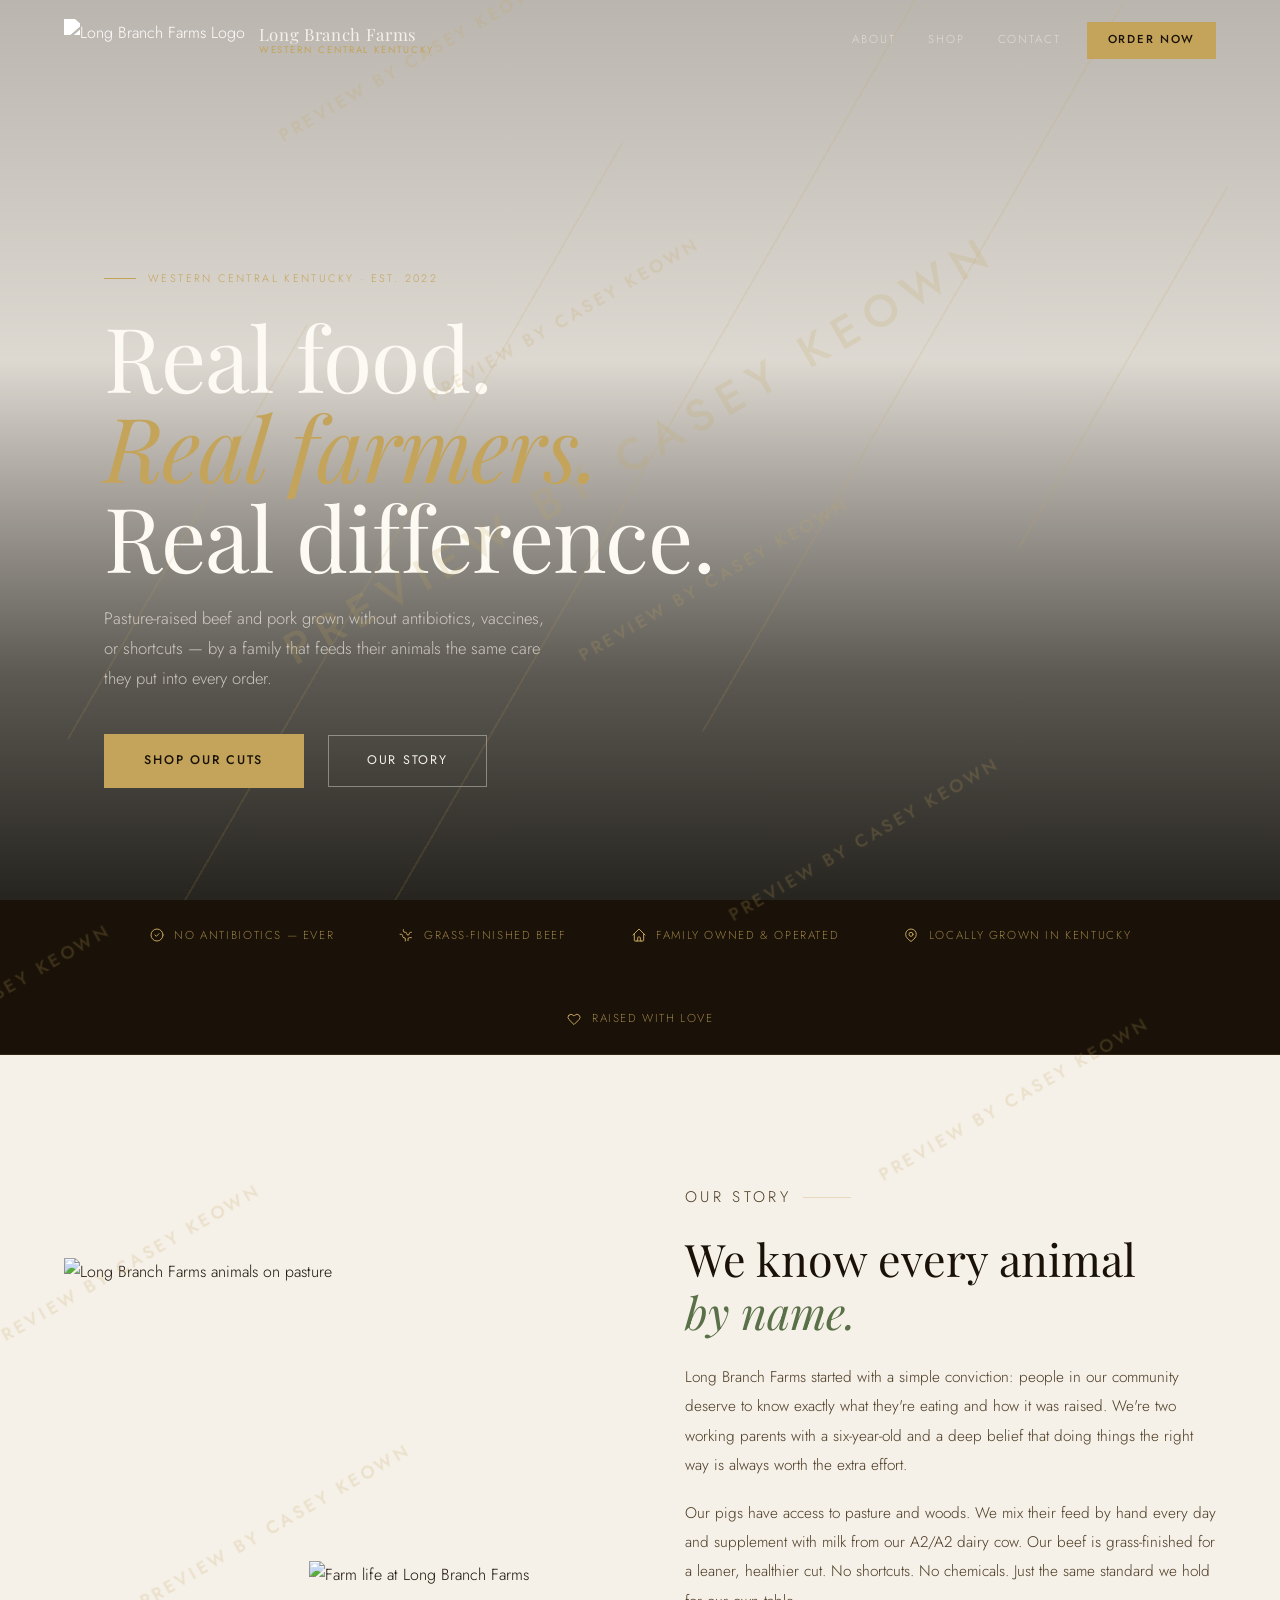
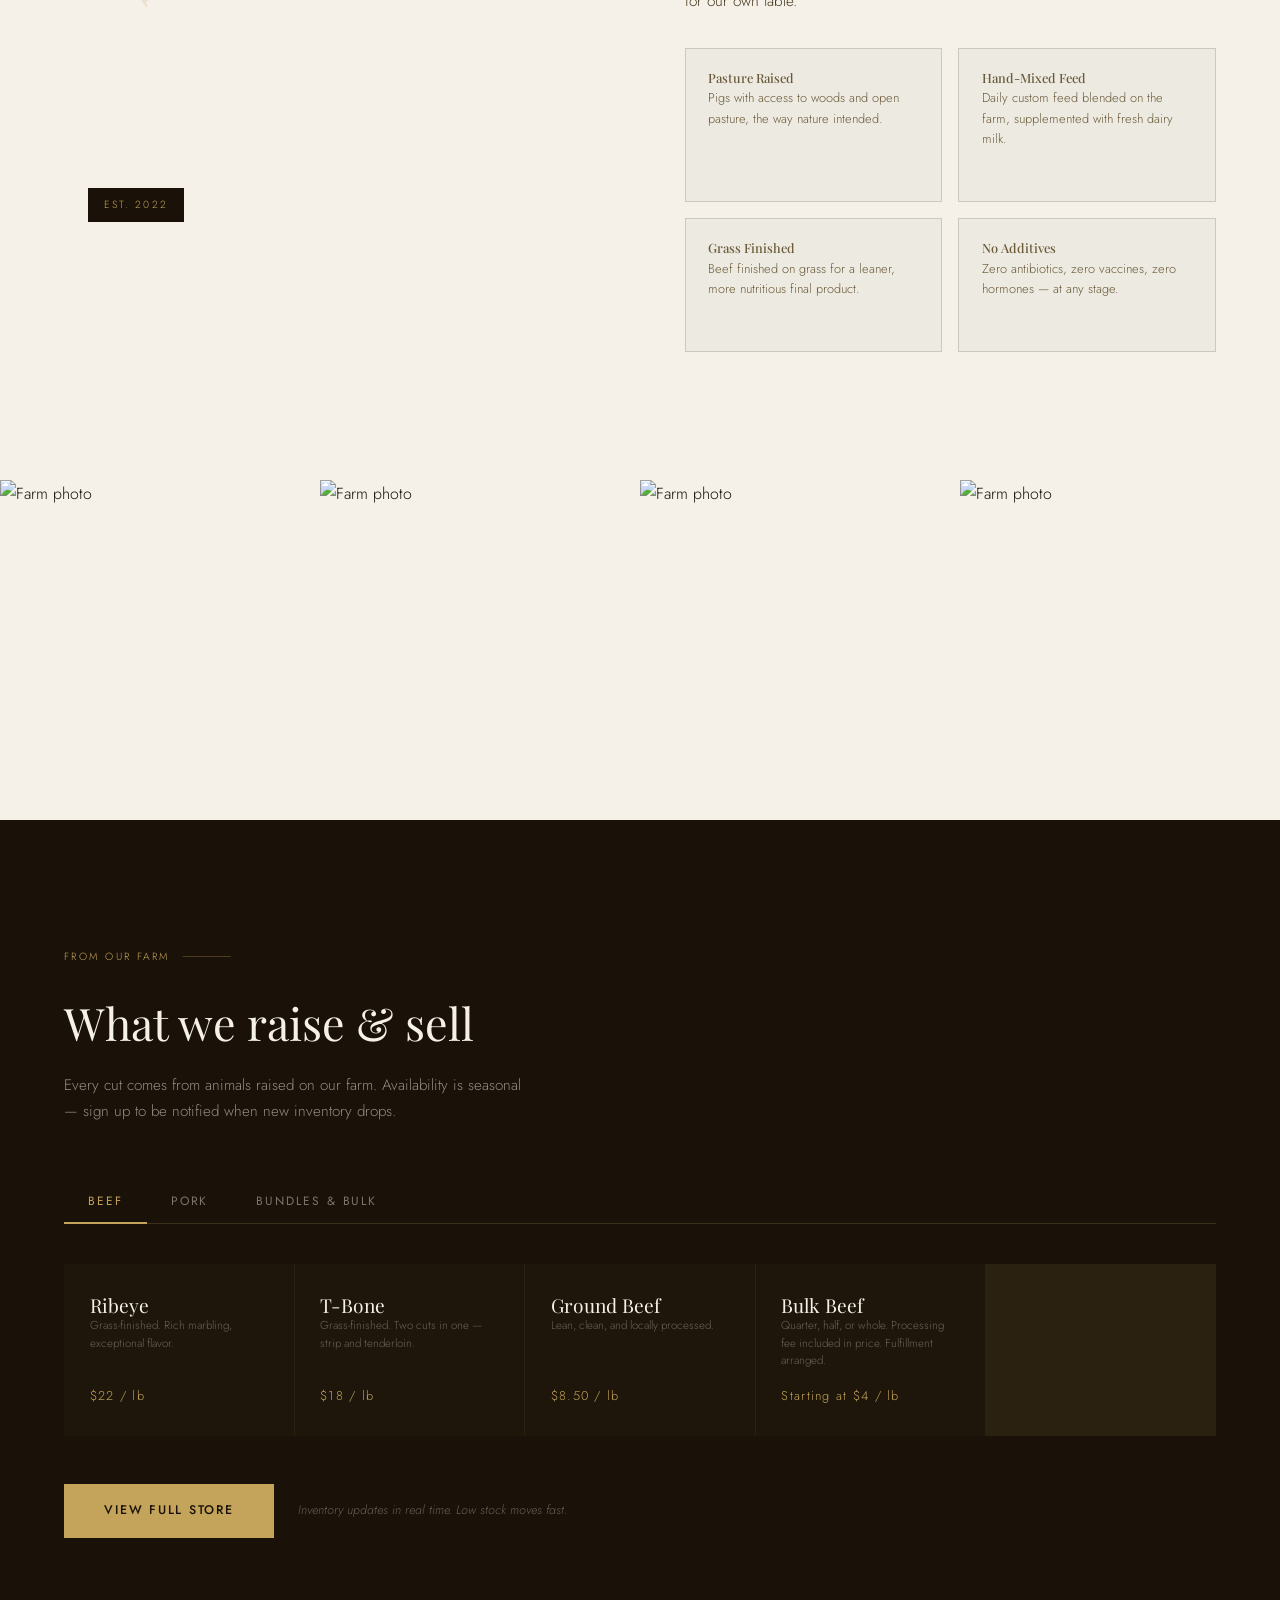
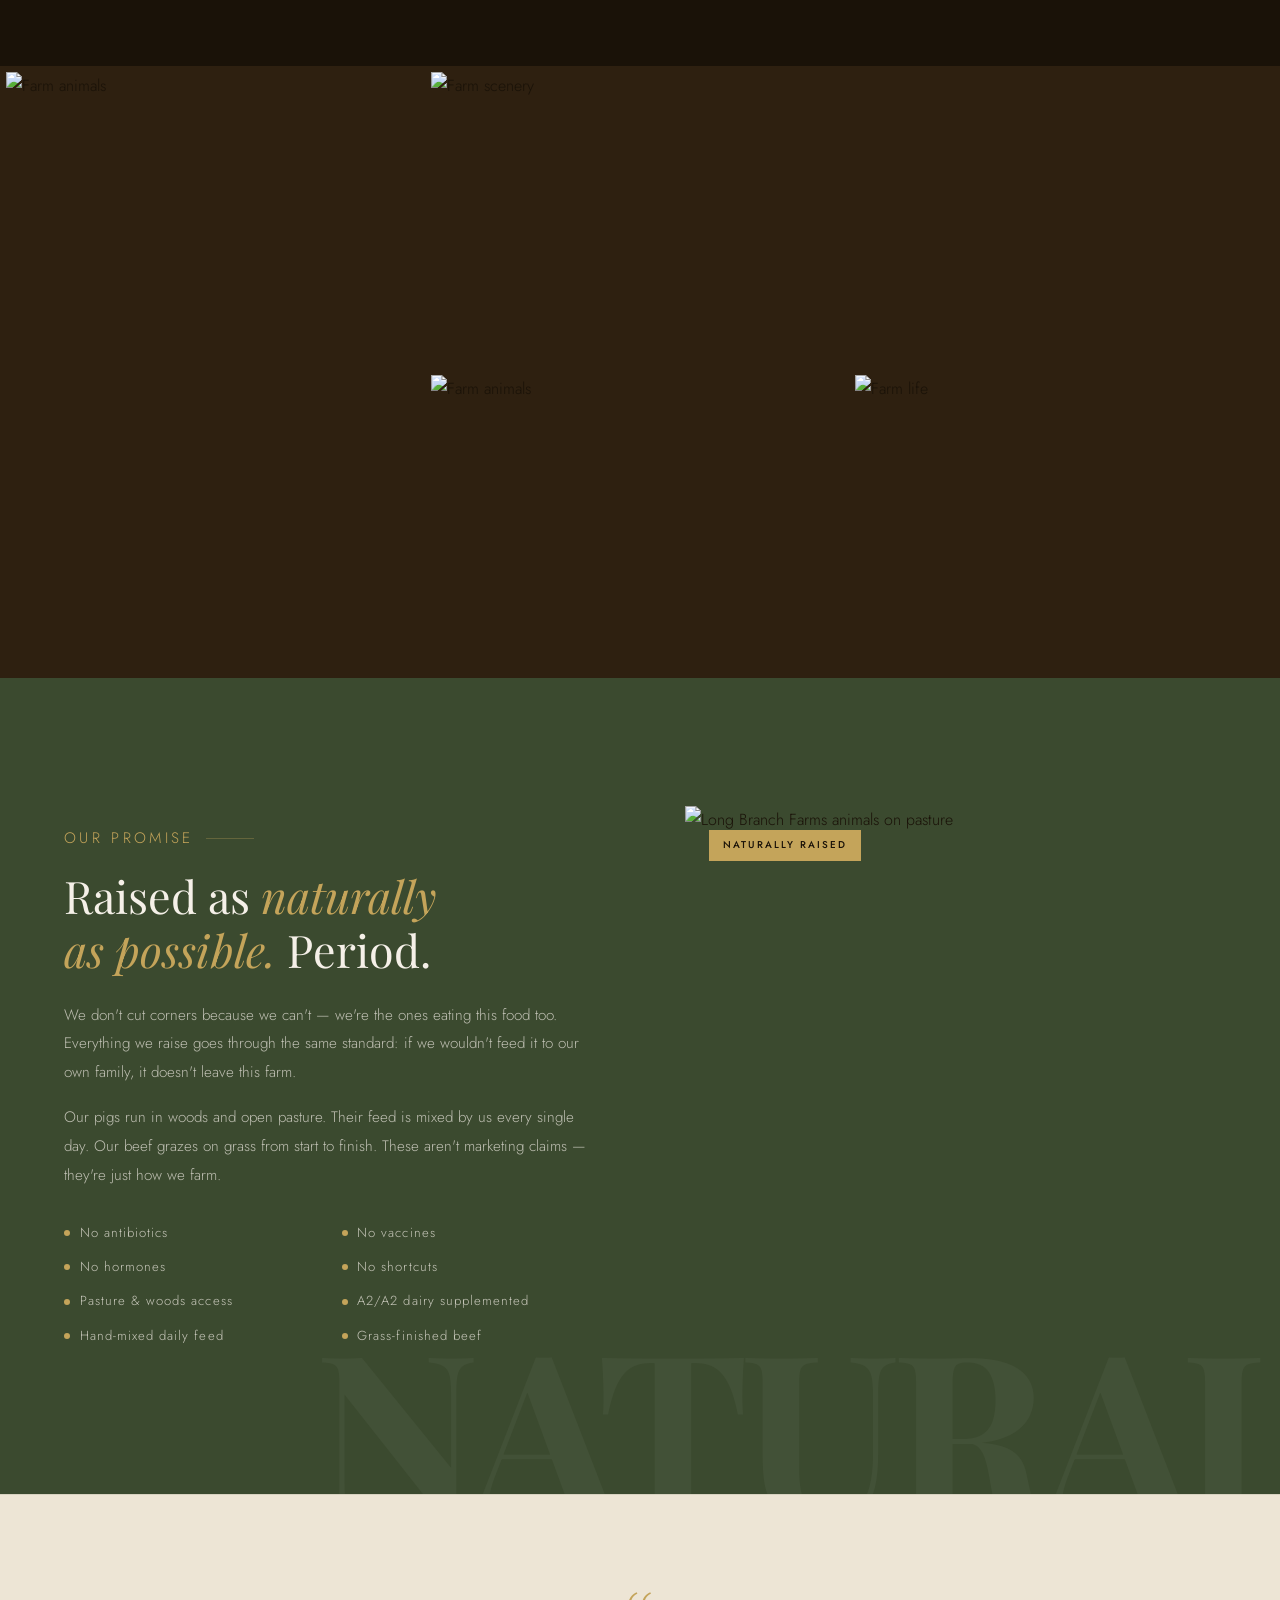
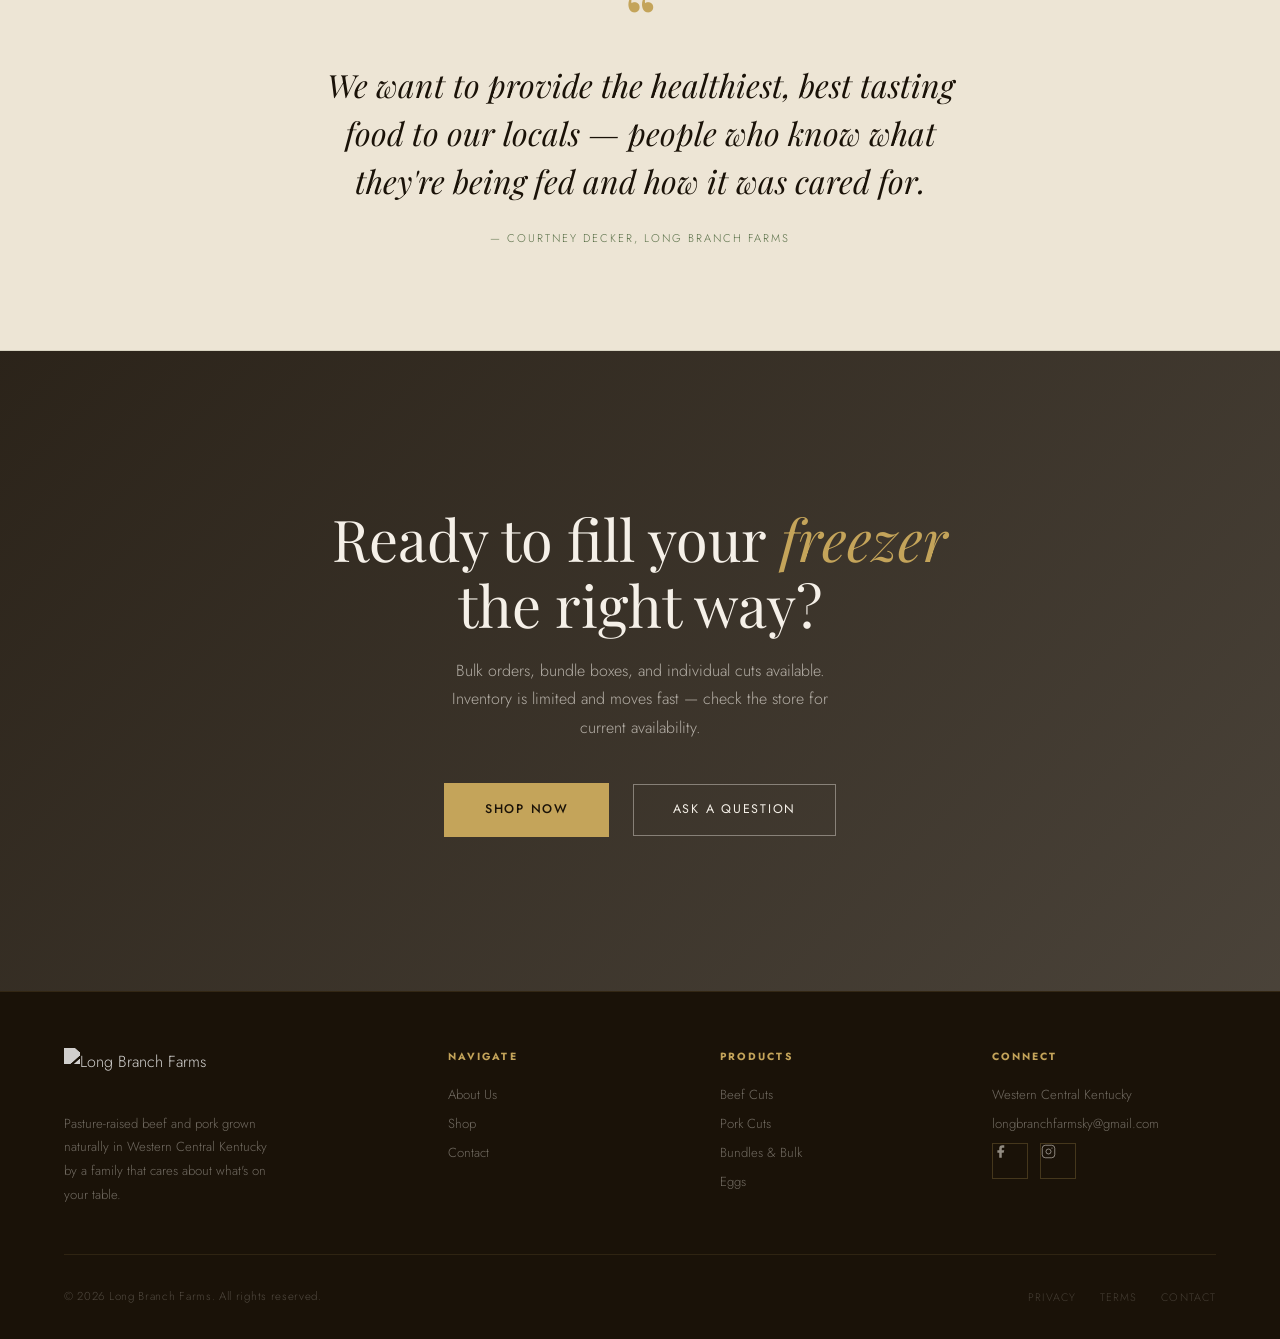
==== index.html @ b2804108 "Add files via upload" ====
<!DOCTYPE html>
<html lang="en">
<head>
  <meta charset="UTF-8" />
  <meta name="viewport" content="width=device-width, initial-scale=1.0" />
  <meta name="description" content="Long Branch Farms — Pasture-raised beef and pork grown naturally in Western Central Kentucky. No antibiotics. No vaccines. Just real food from people who care." />
  <title>Long Branch Farms | Western Central Kentucky</title>

  <link rel="preconnect" href="https://fonts.googleapis.com" />
  <link rel="preconnect" href="https://fonts.gstatic.com" crossorigin />
  <link href="https://fonts.googleapis.com/css2?family=Playfair+Display:ital,wght@0,400;0,500;0,700;1,400;1,500&family=Jost:wght@300;400;500&display=swap" rel="stylesheet" />

  <style>
    *, *::before, *::after { box-sizing: border-box; margin: 0; padding: 0; }

    :root {
      --soil:       #1a1208;
      --bark:       #2e2010;
      --moss:       #3b4a2f;
      --moss-lt:    #5a7048;
      --hay:        #c4a45a;
      --hay-lt:     #dfc07a;
      --cream:      #f5f0e8;
      --cream-dk:   #ede5d5;
      --white:      #fdfaf4;
      --ink-fade:   rgba(26,18,8,0.55);

      --serif:  'Playfair Display', Georgia, serif;
      --sans:   'Jost', system-ui, sans-serif;

      --ease:   cubic-bezier(0.4, 0, 0.2, 1);
      --dur:    0.4s;

      --max-w:  1200px;
      --side:   clamp(1.25rem, 5vw, 4rem);
    }

    html { scroll-behavior: smooth; font-size: 16px; -webkit-font-smoothing: antialiased; }

    body {
      background: var(--cream);
      color: var(--soil);
      font-family: var(--sans);
      font-weight: 300;
      line-height: 1.7;
      overflow-x: hidden;
    }

    ::selection { background: var(--hay); color: var(--soil); }

    /* ── WATERMARK ─────────────────────────────────────────────── */
    .watermark {
      position: fixed;
      top: 0; left: 0; right: 0; bottom: 0;
      z-index: 9999;
      pointer-events: none;
      user-select: none;
      display: flex;
      align-items: center;
      justify-content: center;
      overflow: hidden;
    }
    .watermark::before {
      content: 'PREVIEW BY CASEY KEOWN';
      font-family: var(--sans);
      font-weight: 500;
      font-size: clamp(1.4rem, 4vw, 2.8rem);
      letter-spacing: 0.22em;
      text-transform: uppercase;
      color: rgba(196, 164, 90, 0.18);
      white-space: nowrap;
      transform: rotate(-30deg);
      display: block;
      width: 200%;
      text-align: center;
      text-shadow: 0 0 0 transparent;
      /* repeat diagonally */
      background: repeating-linear-gradient(
        -30deg,
        transparent 0px,
        transparent 180px,
        rgba(196,164,90,0.13) 180px,
        rgba(196,164,90,0.13) 182px
      );
      padding: 6rem 0;
      line-height: 8;
    }
    /* second pass for denser coverage */
    .watermark-text {
      position: fixed;
      top: 0; left: -50%; right: 0; bottom: 0;
      z-index: 9999;
      pointer-events: none;
      user-select: none;
      display: grid;
      grid-template-columns: repeat(3, 1fr);
      grid-template-rows: repeat(6, 1fr);
      gap: 0;
      transform: rotate(-30deg);
      transform-origin: center;
      width: 200%;
      height: 200%;
      top: -50%;
    }
    .watermark-text span {
      font-family: var(--sans);
      font-weight: 500;
      font-size: clamp(0.7rem, 1.6vw, 1.1rem);
      letter-spacing: 0.2em;
      text-transform: uppercase;
      color: rgba(196, 164, 90, 0.22);
      display: flex;
      align-items: center;
      justify-content: center;
      white-space: nowrap;
    }

    /* ── REVEAL ────────────────────────────────────────────────── */
    .reveal {
      opacity: 0;
      transform: translateY(28px);
      transition: opacity 0.75s var(--ease), transform 0.75s var(--ease);
    }
    .reveal.in { opacity: 1; transform: none; }

    /* ── HEADER ────────────────────────────────────────────────── */
    header {
      position: fixed;
      top: 0; left: 0; right: 0;
      z-index: 500;
      padding: 1.2rem var(--side);
      display: flex;
      align-items: center;
      justify-content: space-between;
      transition: background var(--dur) var(--ease), border-color var(--dur) var(--ease);
      border-bottom: 1px solid transparent;
    }
    header.scrolled {
      background: rgba(26, 18, 8, 0.94);
      backdrop-filter: blur(14px);
      -webkit-backdrop-filter: blur(14px);
      border-bottom-color: rgba(196,164,90,0.2);
    }

    .logo-wrap {
      display: flex;
      align-items: center;
      gap: 0.85rem;
      text-decoration: none;
    }
    .logo-wrap img {
      height: 42px;
      width: auto;
      filter: brightness(0) invert(1);
    }
    .logo-name {
      font-family: var(--serif);
      font-weight: 400;
      font-size: 1.05rem;
      color: var(--cream);
      letter-spacing: 0.04em;
      line-height: 1.2;
    }
    .logo-name small {
      display: block;
      font-family: var(--sans);
      font-size: 0.6rem;
      letter-spacing: 0.2em;
      text-transform: uppercase;
      color: var(--hay);
      font-weight: 400;
    }

    nav { display: flex; align-items: center; gap: 0.25rem; }
    nav a {
      font-size: 0.72rem;
      letter-spacing: 0.16em;
      text-transform: uppercase;
      text-decoration: none;
      color: rgba(245,240,232,0.65);
      padding: 0.4rem 0.9rem;
      transition: color var(--dur) var(--ease);
    }
    nav a:hover { color: var(--hay); }
    nav .nav-cta {
      background: var(--hay);
      color: var(--soil);
      font-weight: 500;
      padding: 0.55rem 1.3rem;
      margin-left: 0.5rem;
      transition: background var(--dur) var(--ease), color var(--dur) var(--ease);
    }
    nav .nav-cta:hover { background: var(--hay-lt); color: var(--soil); }

    /* ── HERO ──────────────────────────────────────────────────── */
    #hero {
      position: relative;
      min-height: 100svh;
      display: grid;
      place-items: end;
      overflow: hidden;
    }
    .hero-bg {
      position: absolute;
      inset: 0;
      background-image: url('https://raw.githubusercontent.com/caseykeown/longbranch-farms/main/images/photo-24-background.jpeg');
      background-size: cover;
      background-position: center 30%;
      transform: scale(1.04);
      transition: transform 8s ease-out;
    }
    .hero-bg.loaded { transform: scale(1); }
    .hero-overlay {
      position: absolute;
      inset: 0;
      background: linear-gradient(
        to bottom,
        rgba(10,8,3,0.25) 0%,
        rgba(10,8,3,0.1) 40%,
        rgba(10,8,3,0.65) 75%,
        rgba(10,8,3,0.88) 100%
      );
    }

    .hero-content {
      position: relative;
      z-index: 2;
      width: 100%;
      max-width: var(--max-w);
      margin: 0 auto;
      padding: 0 var(--side) 7rem;
    }

    .hero-eyebrow {
      display: inline-flex;
      align-items: center;
      gap: 0.75rem;
      font-size: 0.68rem;
      letter-spacing: 0.22em;
      text-transform: uppercase;
      color: var(--hay);
      margin-bottom: 1.5rem;
    }
    .hero-eyebrow::before {
      content: '';
      display: block;
      width: 2rem;
      height: 1px;
      background: var(--hay);
    }

    .hero-headline {
      font-family: var(--serif);
      font-weight: 400;
      font-size: clamp(3rem, 7vw, 6.5rem);
      line-height: 1.0;
      color: var(--white);
      letter-spacing: -0.01em;
      margin-bottom: 1.5rem;
      max-width: 14ch;
    }
    .hero-headline em {
      font-style: italic;
      color: var(--hay);
    }

    .hero-sub {
      font-size: clamp(0.9rem, 1.3vw, 1.05rem);
      color: rgba(245,240,232,0.72);
      max-width: 44ch;
      line-height: 1.8;
      margin-bottom: 2.5rem;
    }

    .hero-ctas {
      display: flex;
      align-items: center;
      gap: 1.5rem;
      flex-wrap: wrap;
    }

    .btn-primary {
      display: inline-block;
      padding: 0.9rem 2.4rem;
      background: var(--hay);
      color: var(--soil);
      font-family: var(--sans);
      font-weight: 500;
      font-size: 0.78rem;
      letter-spacing: 0.14em;
      text-transform: uppercase;
      text-decoration: none;
      border: 2px solid var(--hay);
      transition: background var(--dur) var(--ease), color var(--dur) var(--ease);
    }
    .btn-primary:hover { background: transparent; color: var(--hay); }

    .btn-ghost {
      display: inline-block;
      padding: 0.9rem 2.4rem;
      background: transparent;
      color: var(--cream);
      font-family: var(--sans);
      font-weight: 400;
      font-size: 0.78rem;
      letter-spacing: 0.14em;
      text-transform: uppercase;
      text-decoration: none;
      border: 1px solid rgba(245,240,232,0.4);
      transition: border-color var(--dur) var(--ease), color var(--dur) var(--ease);
    }
    .btn-ghost:hover { border-color: var(--hay); color: var(--hay); }

    /* ── BADGE ROW ─────────────────────────────────────────────── */
    .badges {
      background: var(--soil);
      padding: 1.6rem var(--side);
      border-bottom: 1px solid rgba(196,164,90,0.15);
    }
    .badges-inner {
      max-width: var(--max-w);
      margin: 0 auto;
      display: flex;
      align-items: center;
      justify-content: center;
      gap: clamp(2rem, 5vw, 5rem);
      flex-wrap: wrap;
    }
    .badge-item {
      display: flex;
      align-items: center;
      gap: 0.6rem;
      font-size: 0.72rem;
      letter-spacing: 0.14em;
      text-transform: uppercase;
      color: rgba(196,164,90,0.75);
      white-space: nowrap;
    }
    .badge-item svg {
      width: 16px; height: 16px;
      stroke: var(--hay);
      fill: none;
      stroke-width: 1.5;
      flex-shrink: 0;
    }

    /* ── SECTION COMMON ────────────────────────────────────────── */
    .section-label {
      font-size: 0.65rem;
      letter-spacing: 0.22em;
      text-transform: uppercase;
      color: var(--hay);
      display: flex;
      align-items: center;
      gap: 0.75rem;
      margin-bottom: 1.2rem;
    }
    .section-label::after {
      content: '';
      flex: 1;
      height: 1px;
      background: var(--hay);
      opacity: 0.3;
      max-width: 3rem;
    }

    /* ── STORY ─────────────────────────────────────────────────── */
    #story {
      padding: clamp(5rem, 10vw, 9rem) var(--side);
      background: var(--cream);
    }
    .story-inner {
      max-width: var(--max-w);
      margin: 0 auto;
      display: grid;
      grid-template-columns: 1fr 1fr;
      gap: clamp(3rem, 7vw, 7rem);
      align-items: center;
    }
    .story-images {
      position: relative;
      height: clamp(420px, 55vw, 620px);
    }
    .story-img-main {
      position: absolute;
      top: 0; left: 0;
      width: 75%;
      height: 82%;
      object-fit: cover;
      object-position: center;
    }
    .story-img-accent {
      position: absolute;
      bottom: 0; right: 0;
      width: 55%;
      height: 52%;
      object-fit: cover;
      object-position: center;
      border: 6px solid var(--cream);
    }
    .story-img-tag {
      position: absolute;
      bottom: 3.5rem;
      left: 1.5rem;
      background: var(--soil);
      color: var(--hay);
      font-size: 0.65rem;
      letter-spacing: 0.2em;
      text-transform: uppercase;
      padding: 0.5rem 1rem;
    }

    .story-text h2 {
      font-family: var(--serif);
      font-weight: 400;
      font-size: clamp(2rem, 3.5vw, 3rem);
      line-height: 1.2;
      color: var(--soil);
      margin-bottom: 1.5rem;
    }
    .story-text h2 em { font-style: italic; color: var(--moss-lt); }
    .story-text p {
      font-size: clamp(0.9rem, 1.2vw, 1rem);
      color: #4a3a22;
      line-height: 1.9;
      margin-bottom: 1.2rem;
    }
    .story-text p:last-of-type { margin-bottom: 2rem; }

    .pillars {
      display: grid;
      grid-template-columns: 1fr 1fr;
      gap: 1rem;
      margin-top: 2rem;
    }
    .pillar {
      padding: 1.2rem 1.4rem;
      border: 1px solid rgba(59,74,47,0.2);
      background: rgba(59,74,47,0.04);
    }
    .pillar-title {
      font-family: var(--serif);
      font-size: 1rem;
      font-weight: 500;
      color: var(--moss);
      margin-bottom: 0.3rem;
    }
    .pillar p {
      font-size: 0.8rem;
      color: #6a5a3a;
      line-height: 1.6;
      margin-bottom: 0;
    }

    /* ── PHOTO STRIP ───────────────────────────────────────────── */
    .photo-strip {
      display: grid;
      grid-template-columns: repeat(4, 1fr);
      height: clamp(200px, 28vw, 340px);
      overflow: hidden;
    }
    .photo-strip-item {
      overflow: hidden;
      position: relative;
    }
    .photo-strip-item img {
      width: 100%;
      height: 100%;
      object-fit: cover;
      transition: transform 0.7s var(--ease);
      display: block;
    }
    .photo-strip-item:hover img { transform: scale(1.06); }

    /* ── PRODUCTS ──────────────────────────────────────────────── */
    #products {
      padding: clamp(5rem, 10vw, 9rem) var(--side);
      background: var(--soil);
    }
    #products .section-label { color: var(--hay); }

    .products-heading {
      font-family: var(--serif);
      font-weight: 400;
      font-size: clamp(2rem, 3.5vw, 3rem);
      color: var(--cream);
      margin-bottom: 0.75rem;
      max-width: var(--max-w);
    }
    .products-sub {
      font-size: 0.95rem;
      color: rgba(245,240,232,0.55);
      max-width: 52ch;
      margin-bottom: 3.5rem;
    }

    .products-wrap { max-width: var(--max-w); margin: 0 auto; }

    .product-tabs {
      display: flex;
      gap: 0;
      margin-bottom: 2.5rem;
      border-bottom: 1px solid rgba(196,164,90,0.2);
    }
    .tab-btn {
      font-family: var(--sans);
      font-size: 0.75rem;
      letter-spacing: 0.16em;
      text-transform: uppercase;
      color: rgba(245,240,232,0.45);
      background: none;
      border: none;
      padding: 0.75rem 1.5rem;
      cursor: pointer;
      border-bottom: 2px solid transparent;
      margin-bottom: -1px;
      transition: color var(--dur) var(--ease), border-color var(--dur) var(--ease);
    }
    .tab-btn.active, .tab-btn:hover {
      color: var(--hay);
      border-bottom-color: var(--hay);
    }

    .tab-panel { display: none; }
    .tab-panel.active { display: grid; grid-template-columns: repeat(auto-fill, minmax(220px, 1fr)); gap: 1px; background: rgba(196,164,90,0.1); }

    .product-card {
      background: #1e160a;
      padding: 1.8rem 1.6rem;
      display: flex;
      flex-direction: column;
      justify-content: space-between;
      gap: 1rem;
      transition: background var(--dur) var(--ease);
      position: relative;
      overflow: hidden;
    }
    .product-card::before {
      content: '';
      position: absolute;
      top: 0; left: 0;
      width: 3px; height: 0;
      background: var(--hay);
      transition: height 0.4s var(--ease);
    }
    .product-card:hover { background: #251c0e; }
    .product-card:hover::before { height: 100%; }

    .product-name {
      font-family: var(--serif);
      font-size: 1.2rem;
      color: var(--cream);
      font-weight: 400;
      line-height: 1.25;
    }
    .product-price {
      font-size: 0.8rem;
      letter-spacing: 0.1em;
      color: var(--hay);
    }
    .product-note {
      font-size: 0.72rem;
      color: rgba(245,240,232,0.35);
      line-height: 1.5;
    }

    .products-cta-row {
      margin-top: 3rem;
      display: flex;
      align-items: center;
      gap: 1.5rem;
    }
    .products-note {
      font-size: 0.78rem;
      color: rgba(245,240,232,0.35);
      font-style: italic;
    }

    /* ── PHOTO FEATURE ─────────────────────────────────────────── */
    .feature-grid {
      display: grid;
      grid-template-columns: 1fr 1fr 1fr;
      grid-template-rows: auto auto;
      gap: 6px;
      background: var(--bark);
      padding: 6px;
    }
    .fg-item {
      overflow: hidden;
      position: relative;
    }
    .fg-item img {
      width: 100%;
      height: 100%;
      object-fit: cover;
      display: block;
      transition: transform 0.6s var(--ease);
    }
    .fg-item:hover img { transform: scale(1.05); }
    .fg-item-tall { grid-row: span 2; height: clamp(360px, 50vw, 600px); }
    .fg-item-wide { grid-column: span 2; }
    .fg-item-sm { height: clamp(160px, 22vw, 260px); }
    .fg-caption {
      position: absolute;
      bottom: 0; left: 0; right: 0;
      background: linear-gradient(to top, rgba(10,8,3,0.75) 0%, transparent 100%);
      padding: 1.5rem 1rem 0.75rem;
      font-size: 0.65rem;
      letter-spacing: 0.2em;
      text-transform: uppercase;
      color: var(--hay);
      opacity: 0;
      transition: opacity var(--dur) var(--ease);
    }
    .fg-item:hover .fg-caption { opacity: 1; }

    /* ── PROMISE ───────────────────────────────────────────────── */
    #promise {
      padding: clamp(5rem, 10vw, 9rem) var(--side);
      background: var(--moss);
      position: relative;
      overflow: hidden;
    }
    #promise::before {
      content: 'NATURAL';
      position: absolute;
      right: -2rem;
      bottom: -3rem;
      font-family: var(--serif);
      font-size: clamp(8rem, 18vw, 16rem);
      font-weight: 700;
      color: rgba(255,255,255,0.04);
      line-height: 1;
      pointer-events: none;
      user-select: none;
      letter-spacing: -0.04em;
    }
    .promise-inner {
      max-width: var(--max-w);
      margin: 0 auto;
      display: grid;
      grid-template-columns: 1fr 1fr;
      gap: clamp(3rem, 7vw, 7rem);
      align-items: center;
    }
    .promise-text h2 {
      font-family: var(--serif);
      font-weight: 400;
      font-size: clamp(2rem, 3.5vw, 3rem);
      color: var(--cream);
      line-height: 1.2;
      margin-bottom: 1.5rem;
    }
    .promise-text h2 em { font-style: italic; color: var(--hay); }
    .promise-text p {
      font-size: 0.95rem;
      color: rgba(245,240,232,0.7);
      line-height: 1.9;
      margin-bottom: 1rem;
    }
    .promise-list {
      list-style: none;
      margin-top: 2rem;
      display: grid;
      grid-template-columns: 1fr 1fr;
      gap: 0.75rem 1.5rem;
    }
    .promise-list li {
      font-size: 0.82rem;
      letter-spacing: 0.08em;
      color: rgba(245,240,232,0.75);
      display: flex;
      align-items: center;
      gap: 0.6rem;
    }
    .promise-list li::before {
      content: '';
      width: 6px; height: 6px;
      background: var(--hay);
      border-radius: 50%;
      flex-shrink: 0;
    }
    .promise-image {
      position: relative;
      height: clamp(380px, 50vw, 560px);
    }
    .promise-image img {
      width: 100%;
      height: 100%;
      object-fit: cover;
    }
    .promise-image-tag {
      position: absolute;
      top: 1.5rem; left: 1.5rem;
      background: var(--hay);
      color: var(--soil);
      font-size: 0.62rem;
      letter-spacing: 0.2em;
      text-transform: uppercase;
      font-weight: 500;
      padding: 0.45rem 0.9rem;
    }

    /* ── TESTIMONIAL / QUOTE ───────────────────────────────────── */
    .quote-band {
      background: var(--cream-dk);
      padding: clamp(4rem, 8vw, 7rem) var(--side);
      text-align: center;
      border-top: 1px solid rgba(59,74,47,0.12);
      border-bottom: 1px solid rgba(59,74,47,0.12);
    }
    .quote-mark {
      font-family: var(--serif);
      font-size: 5rem;
      line-height: 0.5;
      color: var(--hay);
      opacity: 0.4;
      display: block;
      margin-bottom: 1.5rem;
    }
    .quote-text {
      font-family: var(--serif);
      font-style: italic;
      font-size: clamp(1.3rem, 2.5vw, 2rem);
      color: var(--soil);
      max-width: 36ch;
      margin: 0 auto 1.5rem;
      line-height: 1.5;
    }
    .quote-attr {
      font-size: 0.7rem;
      letter-spacing: 0.18em;
      text-transform: uppercase;
      color: var(--moss-lt);
    }

    /* ── CTA SECTION ───────────────────────────────────────────── */
    #cta {
      position: relative;
      padding: clamp(6rem, 12vw, 10rem) var(--side);
      overflow: hidden;
    }
    .cta-bg {
      position: absolute;
      inset: 0;
      background-image: url('https://raw.githubusercontent.com/caseykeown/longbranch-farms/main/images/photo-6.jpeg');
      background-size: cover;
      background-position: center;
    }
    .cta-overlay {
      position: absolute;
      inset: 0;
      background: linear-gradient(135deg, rgba(26,18,8,0.92) 0%, rgba(26,18,8,0.78) 100%);
    }
    .cta-content {
      position: relative;
      z-index: 2;
      max-width: var(--max-w);
      margin: 0 auto;
      text-align: center;
    }
    .cta-content h2 {
      font-family: var(--serif);
      font-weight: 400;
      font-size: clamp(2.2rem, 4.5vw, 4rem);
      color: var(--cream);
      margin-bottom: 1.2rem;
      line-height: 1.15;
    }
    .cta-content h2 em { font-style: italic; color: var(--hay); }
    .cta-content p {
      font-size: 1rem;
      color: rgba(245,240,232,0.65);
      max-width: 44ch;
      margin: 0 auto 2.5rem;
      line-height: 1.8;
    }
    .cta-btns { display: flex; align-items: center; justify-content: center; gap: 1.5rem; flex-wrap: wrap; }

    /* ── FOOTER ────────────────────────────────────────────────── */
    footer {
      background: var(--soil);
      border-top: 1px solid rgba(196,164,90,0.15);
      padding: 3.5rem var(--side) 2rem;
    }
    .footer-inner {
      max-width: var(--max-w);
      margin: 0 auto;
    }
    .footer-top {
      display: grid;
      grid-template-columns: 1.5fr 1fr 1fr 1fr;
      gap: 3rem;
      padding-bottom: 3rem;
      border-bottom: 1px solid rgba(196,164,90,0.12);
      margin-bottom: 2rem;
    }
    .footer-brand img {
      height: 48px;
      filter: brightness(0) invert(1);
      opacity: 0.8;
      margin-bottom: 1rem;
      display: block;
    }
    .footer-brand p {
      font-size: 0.82rem;
      color: rgba(245,240,232,0.4);
      line-height: 1.8;
      max-width: 26ch;
    }
    .footer-col h4 {
      font-size: 0.65rem;
      letter-spacing: 0.2em;
      text-transform: uppercase;
      color: var(--hay);
      margin-bottom: 1.2rem;
    }
    .footer-col a, .footer-col p {
      display: block;
      font-size: 0.82rem;
      color: rgba(245,240,232,0.4);
      text-decoration: none;
      margin-bottom: 0.6rem;
      transition: color var(--dur) var(--ease);
      line-height: 1.5;
    }
    .footer-col a:hover { color: var(--hay); }

    .social-row {
      display: flex;
      gap: 0.75rem;
      margin-top: 0.5rem;
    }
    .social-link {
      width: 36px; height: 36px;
      border: 1px solid rgba(196,164,90,0.25);
      display: flex;
      align-items: center;
      justify-content: center;
      transition: border-color var(--dur) var(--ease), background var(--dur) var(--ease);
      text-decoration: none;
    }
    .social-link:hover {
      border-color: var(--hay);
      background: rgba(196,164,90,0.1);
    }
    .social-link svg {
      width: 15px; height: 15px;
      fill: rgba(245,240,232,0.55);
      transition: fill var(--dur) var(--ease);
    }
    .social-link:hover svg { fill: var(--hay); }

    .footer-bottom {
      display: flex;
      align-items: center;
      justify-content: space-between;
      flex-wrap: wrap;
      gap: 1rem;
    }
    .footer-copy {
      font-size: 0.72rem;
      color: rgba(245,240,232,0.25);
      letter-spacing: 0.06em;
    }
    .footer-legal {
      display: flex;
      gap: 1.5rem;
    }
    .footer-legal a {
      font-size: 0.68rem;
      letter-spacing: 0.1em;
      text-transform: uppercase;
      color: rgba(245,240,232,0.2);
      text-decoration: none;
      transition: color var(--dur) var(--ease);
    }
    .footer-legal a:hover { color: var(--hay); }

    /* ── RESPONSIVE ────────────────────────────────────────────── */
    @media (max-width: 960px) {
      .story-inner, .promise-inner { grid-template-columns: 1fr; }
      .story-images { height: 380px; order: -1; }
      .promise-image { height: 320px; order: -1; }
      .footer-top { grid-template-columns: 1fr 1fr; }
      .photo-strip { grid-template-columns: repeat(2,1fr); height: auto; }
      .photo-strip-item { height: 200px; }
      .feature-grid { grid-template-columns: 1fr 1fr; }
      .fg-item-tall { grid-row: span 1; height: 280px; }
      .fg-item-wide { grid-column: span 1; height: 220px; }
      .fg-item-sm { height: 220px; }
    }
    @media (max-width: 660px) {
      nav a:not(.nav-cta) { display: none; }
      .pillars { grid-template-columns: 1fr; }
      .promise-list { grid-template-columns: 1fr; }
      .footer-top { grid-template-columns: 1fr; }
      .photo-strip { grid-template-columns: repeat(2,1fr); }
      .feature-grid { grid-template-columns: 1fr; }
      .fg-item-tall, .fg-item-wide, .fg-item-sm { grid-column: 1; grid-row: span 1; height: 240px; }
    }
  </style>
</head>

<body>

  <!-- Watermark -->
  <div class="watermark" aria-hidden="true"></div>
  <div class="watermark-text" aria-hidden="true">
    <span>Preview by Casey Keown</span><span>Preview by Casey Keown</span><span>Preview by Casey Keown</span>
    <span>Preview by Casey Keown</span><span>Preview by Casey Keown</span><span>Preview by Casey Keown</span>
    <span>Preview by Casey Keown</span><span>Preview by Casey Keown</span><span>Preview by Casey Keown</span>
    <span>Preview by Casey Keown</span><span>Preview by Casey Keown</span><span>Preview by Casey Keown</span>
    <span>Preview by Casey Keown</span><span>Preview by Casey Keown</span><span>Preview by Casey Keown</span>
    <span>Preview by Casey Keown</span><span>Preview by Casey Keown</span><span>Preview by Casey Keown</span>
  </div>

  <!-- Header -->
  <header id="site-header">
    <a href="#hero" class="logo-wrap">
      <img src="https://raw.githubusercontent.com/caseykeown/longbranch-farms/main/images/logo.png" alt="Long Branch Farms Logo" />
      <span class="logo-name">
        Long Branch Farms
        <small>Western Central Kentucky</small>
      </span>
    </a>
    <nav>
      <a href="about.html">About</a>
      <a href="store.html">Shop</a>
      <a href="contact.html">Contact</a>
      <a href="store.html" class="nav-cta">Order Now</a>
    </nav>
  </header>

  <!-- Hero -->
  <section id="hero">
    <div class="hero-bg" id="heroBg"></div>
    <div class="hero-overlay"></div>
    <div class="hero-content">
      <p class="hero-eyebrow reveal">Western Central Kentucky · Est. 2022</p>
      <h1 class="hero-headline reveal" style="transition-delay:.1s">
        Real food.<br /><em>Real farmers.</em><br />Real difference.
      </h1>
      <p class="hero-sub reveal" style="transition-delay:.2s">
        Pasture-raised beef and pork grown without antibiotics, vaccines, or shortcuts — by a family that feeds their animals the same care they put into every order.
      </p>
      <div class="hero-ctas reveal" style="transition-delay:.3s">
        <a href="store.html" class="btn-primary">Shop Our Cuts</a>
        <a href="about.html" class="btn-ghost">Our Story</a>
      </div>
    </div>
  </section>

  <!-- Trust Badges -->
  <div class="badges">
    <div class="badges-inner">
      <span class="badge-item">
        <svg viewBox="0 0 24 24"><path d="M9 12l2 2 4-4m6 2a9 9 0 11-18 0 9 9 0 0118 0z" stroke-linecap="round" stroke-linejoin="round"/></svg>
        No Antibiotics — Ever
      </span>
      <span class="badge-item">
        <svg viewBox="0 0 24 24"><path d="M3.055 11H5a2 2 0 012 2v1a2 2 0 002 2 2 2 0 012 2v2.945M8 3.935V5.5A2.5 2.5 0 0010.5 8h.5a2 2 0 012 2 2 2 0 104 0 2 2 0 012-2h1.064M15 20.488V18a2 2 0 012-2h3.064" stroke-linecap="round" stroke-linejoin="round"/></svg>
        Grass-Finished Beef
      </span>
      <span class="badge-item">
        <svg viewBox="0 0 24 24"><path d="M3 12l2-2m0 0l7-7 7 7M5 10v10a1 1 0 001 1h3m10-11l2 2m-2-2v10a1 1 0 01-1 1h-3m-6 0a1 1 0 001-1v-4a1 1 0 011-1h2a1 1 0 011 1v4a1 1 0 001 1m-6 0h6" stroke-linecap="round" stroke-linejoin="round"/></svg>
        Family Owned &amp; Operated
      </span>
      <span class="badge-item">
        <svg viewBox="0 0 24 24"><path d="M17.657 16.657L13.414 20.9a1.998 1.998 0 01-2.827 0l-4.244-4.243a8 8 0 1111.314 0z" stroke-linecap="round" stroke-linejoin="round"/><path d="M15 11a3 3 0 11-6 0 3 3 0 016 0z" stroke-linecap="round" stroke-linejoin="round"/></svg>
        Locally Grown in Kentucky
      </span>
      <span class="badge-item">
        <svg viewBox="0 0 24 24"><path d="M4.318 6.318a4.5 4.5 0 000 6.364L12 20.364l7.682-7.682a4.5 4.5 0 00-6.364-6.364L12 7.636l-1.318-1.318a4.5 4.5 0 00-6.364 0z" stroke-linecap="round" stroke-linejoin="round"/></svg>
        Raised with Love
      </span>
    </div>
  </div>

  <!-- Story -->
  <section id="story">
    <div class="story-inner">
      <div class="story-images reveal">
        <img class="story-img-main"
          src="https://raw.githubusercontent.com/caseykeown/longbranch-farms/main/images/photo-3.jpeg"
          alt="Long Branch Farms animals on pasture" />
        <img class="story-img-accent"
          src="https://raw.githubusercontent.com/caseykeown/longbranch-farms/main/images/photo-7.jpeg"
          alt="Farm life at Long Branch Farms" />
        <span class="story-img-tag">Est. 2022</span>
      </div>
      <div class="story-text">
        <p class="section-label reveal">Our Story</p>
        <h2 class="reveal" style="transition-delay:.08s">
          We know every animal<br /><em>by name.</em>
        </h2>
        <p class="reveal" style="transition-delay:.12s">
          Long Branch Farms started with a simple conviction: people in our community deserve to know exactly what they're eating and how it was raised. We're two working parents with a six-year-old and a deep belief that doing things the right way is always worth the extra effort.
        </p>
        <p class="reveal" style="transition-delay:.16s">
          Our pigs have access to pasture and woods. We mix their feed by hand every day and supplement with milk from our A2/A2 dairy cow. Our beef is grass-finished for a leaner, healthier cut. No shortcuts. No chemicals. Just the same standard we hold for our own table.
        </p>
        <div class="pillars reveal" style="transition-delay:.2s">
          <div class="pillar">
            <p class="pillar-title">Pasture Raised</p>
            <p>Pigs with access to woods and open pasture, the way nature intended.</p>
          </div>
          <div class="pillar">
            <p class="pillar-title">Hand-Mixed Feed</p>
            <p>Daily custom feed blended on the farm, supplemented with fresh dairy milk.</p>
          </div>
          <div class="pillar">
            <p class="pillar-title">Grass Finished</p>
            <p>Beef finished on grass for a leaner, more nutritious final product.</p>
          </div>
          <div class="pillar">
            <p class="pillar-title">No Additives</p>
            <p>Zero antibiotics, zero vaccines, zero hormones — at any stage.</p>
          </div>
        </div>
      </div>
    </div>
  </section>

  <!-- Photo Strip -->
  <div class="photo-strip">
    <div class="photo-strip-item">
      <img src="https://raw.githubusercontent.com/caseykeown/longbranch-farms/main/images/photo-1.jpeg" alt="Farm photo" loading="lazy" />
    </div>
    <div class="photo-strip-item">
      <img src="https://raw.githubusercontent.com/caseykeown/longbranch-farms/main/images/photo-8.jpeg" alt="Farm photo" loading="lazy" />
    </div>
    <div class="photo-strip-item">
      <img src="https://raw.githubusercontent.com/caseykeown/longbranch-farms/main/images/photo-12.jpeg" alt="Farm photo" loading="lazy" />
    </div>
    <div class="photo-strip-item">
      <img src="https://raw.githubusercontent.com/caseykeown/longbranch-farms/main/images/photo-15.jpeg" alt="Farm photo" loading="lazy" />
    </div>
  </div>

  <!-- Products -->
  <section id="products">
    <div class="products-wrap">
      <p class="section-label reveal" style="color:var(--hay)">From Our Farm</p>
      <h2 class="products-heading reveal" style="transition-delay:.08s">What we raise &amp; sell</h2>
      <p class="products-sub reveal" style="transition-delay:.12s">
        Every cut comes from animals raised on our farm. Availability is seasonal — sign up to be notified when new inventory drops.
      </p>

      <div class="product-tabs reveal" style="transition-delay:.16s">
        <button class="tab-btn active" data-tab="beef">Beef</button>
        <button class="tab-btn" data-tab="pork">Pork</button>
        <button class="tab-btn" data-tab="bundles">Bundles &amp; Bulk</button>
      </div>

      <div class="tab-panel active" id="tab-beef">
        <div class="product-card">
          <div>
            <p class="product-name">Ribeye</p>
            <p class="product-note">Grass-finished. Rich marbling, exceptional flavor.</p>
          </div>
          <p class="product-price">$22 / lb</p>
        </div>
        <div class="product-card">
          <div>
            <p class="product-name">T-Bone</p>
            <p class="product-note">Grass-finished. Two cuts in one — strip and tenderloin.</p>
          </div>
          <p class="product-price">$18 / lb</p>
        </div>
        <div class="product-card">
          <div>
            <p class="product-name">Ground Beef</p>
            <p class="product-note">Lean, clean, and locally processed.</p>
          </div>
          <p class="product-price">$8.50 / lb</p>
        </div>
        <div class="product-card">
          <div>
            <p class="product-name">Bulk Beef</p>
            <p class="product-note">Quarter, half, or whole. Processing fee included in price. Fulfillment arranged.</p>
          </div>
          <p class="product-price">Starting at $4 / lb</p>
        </div>
      </div>

      <div class="tab-panel" id="tab-pork">
        <div class="product-card">
          <div>
            <p class="product-name">Bacon</p>
            <p class="product-note">Pasture-raised, no nitrates or additives.</p>
          </div>
          <p class="product-price">$8 / lb</p>
        </div>
        <div class="product-card">
          <div>
            <p class="product-name">Boston Butt</p>
            <p class="product-note">Slow-cook ready. Exceptional for pulled pork.</p>
          </div>
          <p class="product-price">$8.50 / lb</p>
        </div>
        <div class="product-card">
          <div>
            <p class="product-name">Pork Chops</p>
            <p class="product-note">Thick cut, pasture-raised. Far better than grocery store.</p>
          </div>
          <p class="product-price">$8.50 / lb</p>
        </div>
        <div class="product-card">
          <div>
            <p class="product-name">Breakfast Sausage</p>
            <p class="product-note">House-seasoned, made from our own hogs.</p>
          </div>
          <p class="product-price">$6 / lb</p>
        </div>
        <div class="product-card">
          <div>
            <p class="product-name">Ribs</p>
            <p class="product-note">Fall-off-the-bone ready. Raised right here.</p>
          </div>
          <p class="product-price">$8 / lb</p>
        </div>
        <div class="product-card">
          <div>
            <p class="product-name">Ham Steak</p>
            <p class="product-note">Bone-in, rich flavor from naturally raised hogs.</p>
          </div>
          <p class="product-price">$8 / lb</p>
        </div>
        <div class="product-card">
          <div>
            <p class="product-name">Shoulder Steak</p>
            <p class="product-note">Versatile cut, great for grilling or braising.</p>
          </div>
          <p class="product-price">$8 / lb</p>
        </div>
        <div class="product-card">
          <div>
            <p class="product-name">Tenderloin</p>
            <p class="product-note">The most tender cut from our pasture-raised pork.</p>
          </div>
          <p class="product-price">$9 / lb</p>
        </div>
        <div class="product-card">
          <div>
            <p class="product-name">Lard</p>
            <p class="product-note">Rendered from pasture pork. Clean, flavorful cooking fat.</p>
          </div>
          <p class="product-price">$3 / lb</p>
        </div>
      </div>

      <div class="tab-panel" id="tab-bundles">
        <div class="product-card">
          <div>
            <p class="product-name">Bulk Pork</p>
            <p class="product-note">Whole hog. Processing fee included. Fulfillment arranged directly.</p>
          </div>
          <p class="product-price">$4 / lb</p>
        </div>
        <div class="product-card">
          <div>
            <p class="product-name">Pork Bundle Box</p>
            <p class="product-note">10 lbs of our best cuts. Delivery included.</p>
          </div>
          <p class="product-price">$80</p>
        </div>
        <div class="product-card">
          <div>
            <p class="product-name">Breakfast Bundle Box</p>
            <p class="product-note">Bacon, sausage, ham steak — everything for the best morning.</p>
          </div>
          <p class="product-price">$35</p>
        </div>
        <div class="product-card">
          <div>
            <p class="product-name">Eggs</p>
            <p class="product-note">Farm-fresh. Available seasonally.</p>
          </div>
          <p class="product-price">$3 / dozen</p>
        </div>
      </div>

      <div class="products-cta-row reveal">
        <a href="store.html" class="btn-primary">View Full Store</a>
        <p class="products-note">Inventory updates in real time. Low stock moves fast.</p>
      </div>
    </div>
  </section>

  <!-- Feature Photo Grid -->
  <div class="feature-grid">
    <div class="fg-item fg-item-tall">
      <img src="https://raw.githubusercontent.com/caseykeown/longbranch-farms/main/images/photo-2.jpeg" alt="Farm animals" loading="lazy" />
      <span class="fg-caption">Pasture Life</span>
    </div>
    <div class="fg-item fg-item-wide fg-item-sm">
      <img src="https://raw.githubusercontent.com/caseykeown/longbranch-farms/main/images/photo-9.jpeg" alt="Farm scenery" loading="lazy" />
      <span class="fg-caption">Long Branch Land</span>
    </div>
    <div class="fg-item fg-item-sm">
      <img src="https://raw.githubusercontent.com/caseykeown/longbranch-farms/main/images/photo-11.jpeg" alt="Farm animals" loading="lazy" />
      <span class="fg-caption">Raised Naturally</span>
    </div>
    <div class="fg-item fg-item-sm">
      <img src="https://raw.githubusercontent.com/caseykeown/longbranch-farms/main/images/photo-13.jpeg" alt="Farm life" loading="lazy" />
      <span class="fg-caption">Every Day</span>
    </div>
  </div>

  <!-- Promise Section -->
  <section id="promise">
    <div class="promise-inner">
      <div class="promise-text">
        <p class="section-label reveal" style="color:var(--hay)">Our Promise</p>
        <h2 class="reveal" style="transition-delay:.08s">
          Raised as <em>naturally<br />as possible.</em> Period.
        </h2>
        <p class="reveal" style="transition-delay:.12s">
          We don't cut corners because we can't — we're the ones eating this food too. Everything we raise goes through the same standard: if we wouldn't feed it to our own family, it doesn't leave this farm.
        </p>
        <p class="reveal" style="transition-delay:.16s">
          Our pigs run in woods and open pasture. Their feed is mixed by us every single day. Our beef grazes on grass from start to finish. These aren't marketing claims — they're just how we farm.
        </p>
        <ul class="promise-list reveal" style="transition-delay:.2s">
          <li>No antibiotics</li>
          <li>No vaccines</li>
          <li>No hormones</li>
          <li>No shortcuts</li>
          <li>Pasture &amp; woods access</li>
          <li>A2/A2 dairy supplemented</li>
          <li>Hand-mixed daily feed</li>
          <li>Grass-finished beef</li>
        </ul>
      </div>
      <div class="promise-image reveal" style="transition-delay:.1s">
        <img src="https://raw.githubusercontent.com/caseykeown/longbranch-farms/main/images/photo-5.jpeg" alt="Long Branch Farms animals on pasture" loading="lazy" />
        <span class="promise-image-tag">Naturally Raised</span>
      </div>
    </div>
  </section>

  <!-- Quote Band -->
  <div class="quote-band">
    <span class="quote-mark reveal">&ldquo;</span>
    <p class="quote-text reveal" style="transition-delay:.08s">
      We want to provide the healthiest, best tasting food to our locals — people who know what they're being fed and how it was cared for.
    </p>
    <p class="quote-attr reveal" style="transition-delay:.14s">— Courtney Decker, Long Branch Farms</p>
  </div>

  <!-- CTA -->
  <section id="cta">
    <div class="cta-bg"></div>
    <div class="cta-overlay"></div>
    <div class="cta-content">
      <h2 class="reveal">Ready to fill your <em>freezer</em><br />the right way?</h2>
      <p class="reveal" style="transition-delay:.1s">Bulk orders, bundle boxes, and individual cuts available. Inventory is limited and moves fast — check the store for current availability.</p>
      <div class="cta-btns reveal" style="transition-delay:.18s">
        <a href="store.html" class="btn-primary">Shop Now</a>
        <a href="contact.html" class="btn-ghost">Ask a Question</a>
      </div>
    </div>
  </section>

  <!-- Footer -->
  <footer>
    <div class="footer-inner">
      <div class="footer-top">
        <div class="footer-brand">
          <img src="https://raw.githubusercontent.com/caseykeown/longbranch-farms/main/images/logo.png" alt="Long Branch Farms" />
          <p>Pasture-raised beef and pork grown naturally in Western Central Kentucky by a family that cares about what's on your table.</p>
        </div>
        <div class="footer-col">
          <h4>Navigate</h4>
          <a href="about.html">About Us</a>
          <a href="store.html">Shop</a>
          <a href="contact.html">Contact</a>
        </div>
        <div class="footer-col">
          <h4>Products</h4>
          <a href="store.html">Beef Cuts</a>
          <a href="store.html">Pork Cuts</a>
          <a href="store.html">Bundles &amp; Bulk</a>
          <a href="store.html">Eggs</a>
        </div>
        <div class="footer-col">
          <h4>Connect</h4>
          <p>Western Central Kentucky</p>
          <a href="mailto:longbranchfarmsky@gmail.com">longbranchfarmsky@gmail.com</a>
          <div class="social-row">
            <a href="https://www.facebook.com/share/17sXUGyFDr/?mibextid=wwXIfr" target="_blank" rel="noopener" class="social-link" aria-label="Facebook">
              <svg viewBox="0 0 24 24" xmlns="http://www.w3.org/2000/svg"><path d="M18 2h-3a5 5 0 00-5 5v3H7v4h3v8h4v-8h3l1-4h-4V7a1 1 0 011-1h3z"/></svg>
            </a>
            <a href="#" class="social-link" aria-label="Instagram">
              <svg viewBox="0 0 24 24" xmlns="http://www.w3.org/2000/svg"><rect x="2" y="2" width="20" height="20" rx="5" ry="5" fill="none" stroke="rgba(245,240,232,0.55)" stroke-width="1.5"/><circle cx="12" cy="12" r="4" fill="none" stroke="rgba(245,240,232,0.55)" stroke-width="1.5"/><circle cx="17.5" cy="6.5" r="1" fill="rgba(245,240,232,0.55)"/></svg>
            </a>
          </div>
        </div>
      </div>
      <div class="footer-bottom">
        <p class="footer-copy">&copy; <span id="yr"></span> Long Branch Farms. All rights reserved.</p>
        <div class="footer-legal">
          <a href="#">Privacy</a>
          <a href="#">Terms</a>
          <a href="contact.html">Contact</a>
        </div>
      </div>
    </div>
  </footer>

  <script>
    // Year
    document.getElementById('yr').textContent = new Date().getFullYear();

    // Sticky header
    const hdr = document.getElementById('site-header');
    window.addEventListener('scroll', () => {
      hdr.classList.toggle('scrolled', window.scrollY > 60);
    }, { passive: true });

    // Hero bg subtle zoom on load
    const bg = document.getElementById('heroBg');
    window.addEventListener('load', () => { bg.classList.add('loaded'); });

    // Scroll reveal
    const io = new IntersectionObserver(entries => {
      entries.forEach(e => {
        if (e.isIntersecting) { e.target.classList.add('in'); io.unobserve(e.target); }
      });
    }, { threshold: 0.1 });
    document.querySelectorAll('.reveal').forEach(el => io.observe(el));

    // Product tabs
    document.querySelectorAll('.tab-btn').forEach(btn => {
      btn.addEventListener('click', () => {
        document.querySelectorAll('.tab-btn').forEach(b => b.classList.remove('active'));
        document.querySelectorAll('.tab-panel').forEach(p => p.classList.remove('active'));
        btn.classList.add('active');
        document.getElementById('tab-' + btn.dataset.tab).classList.add('active');
      });
    });
  </script>

</body>
</html>
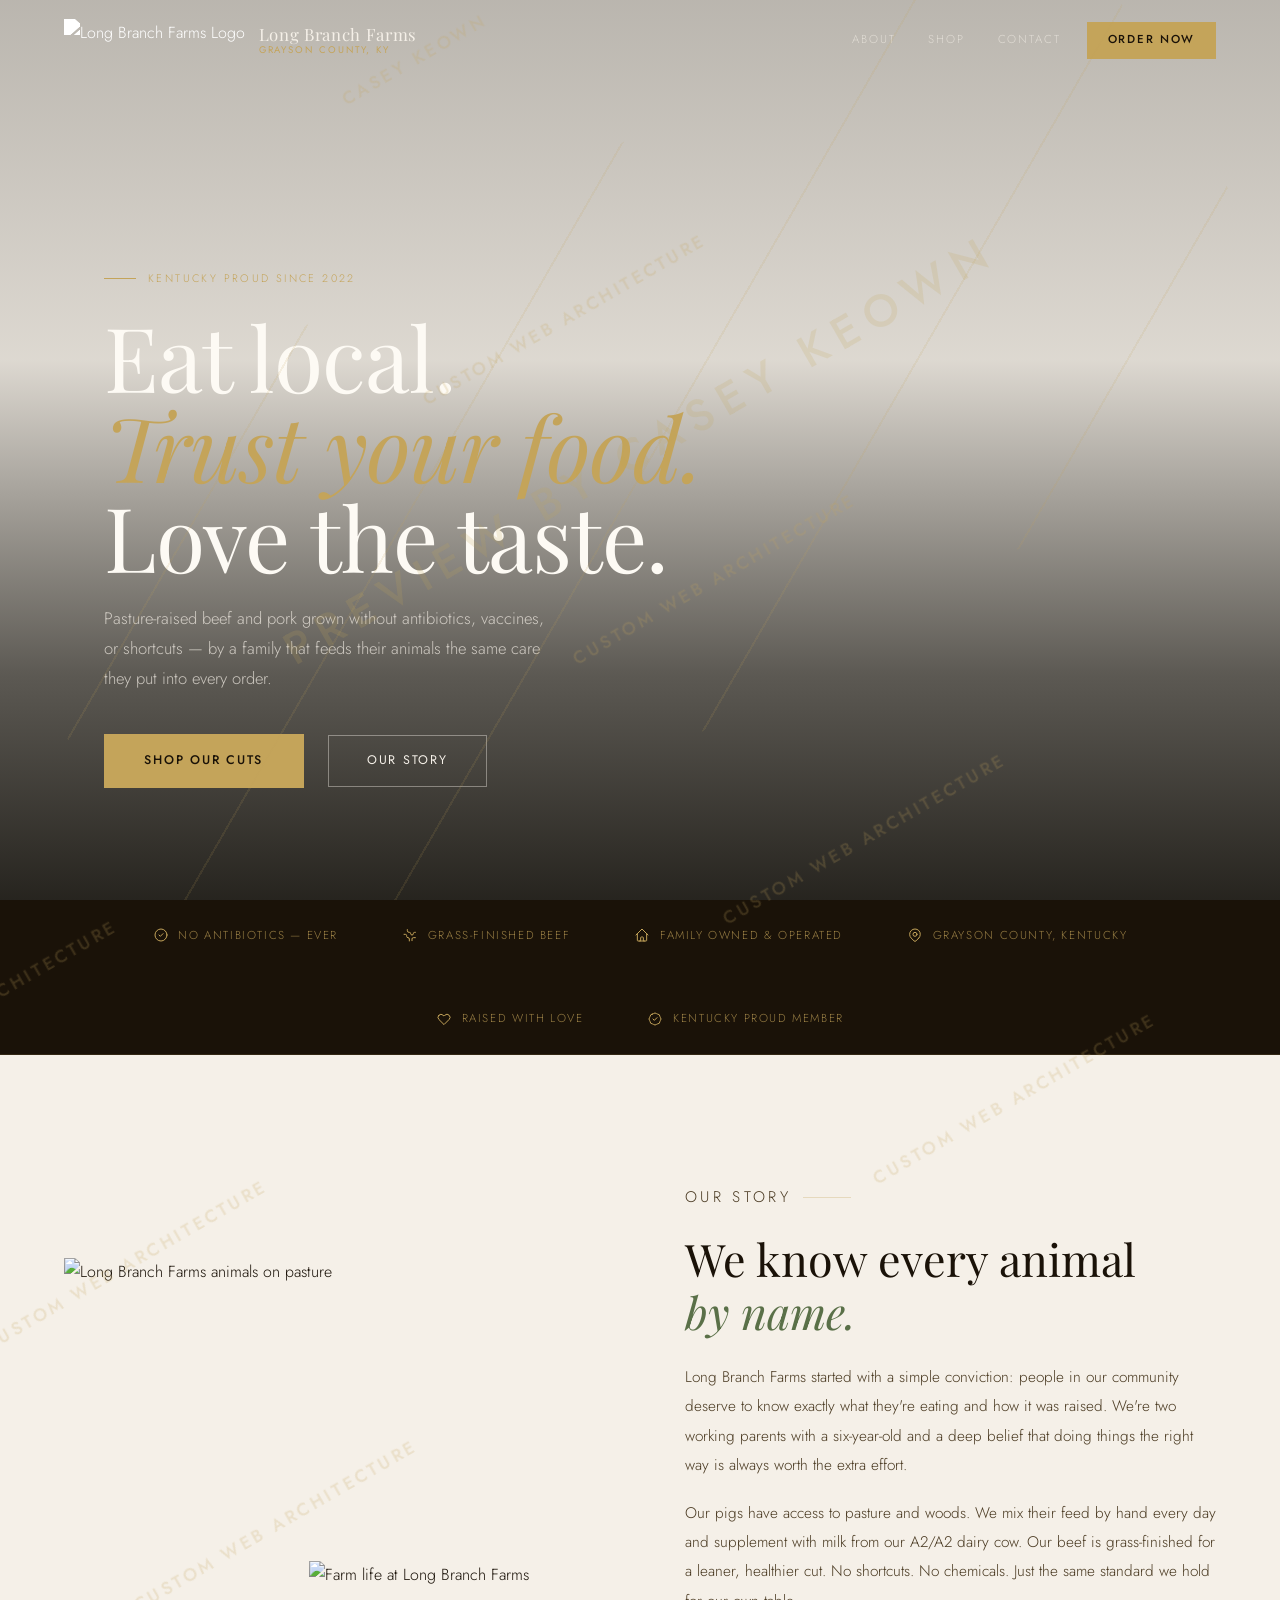
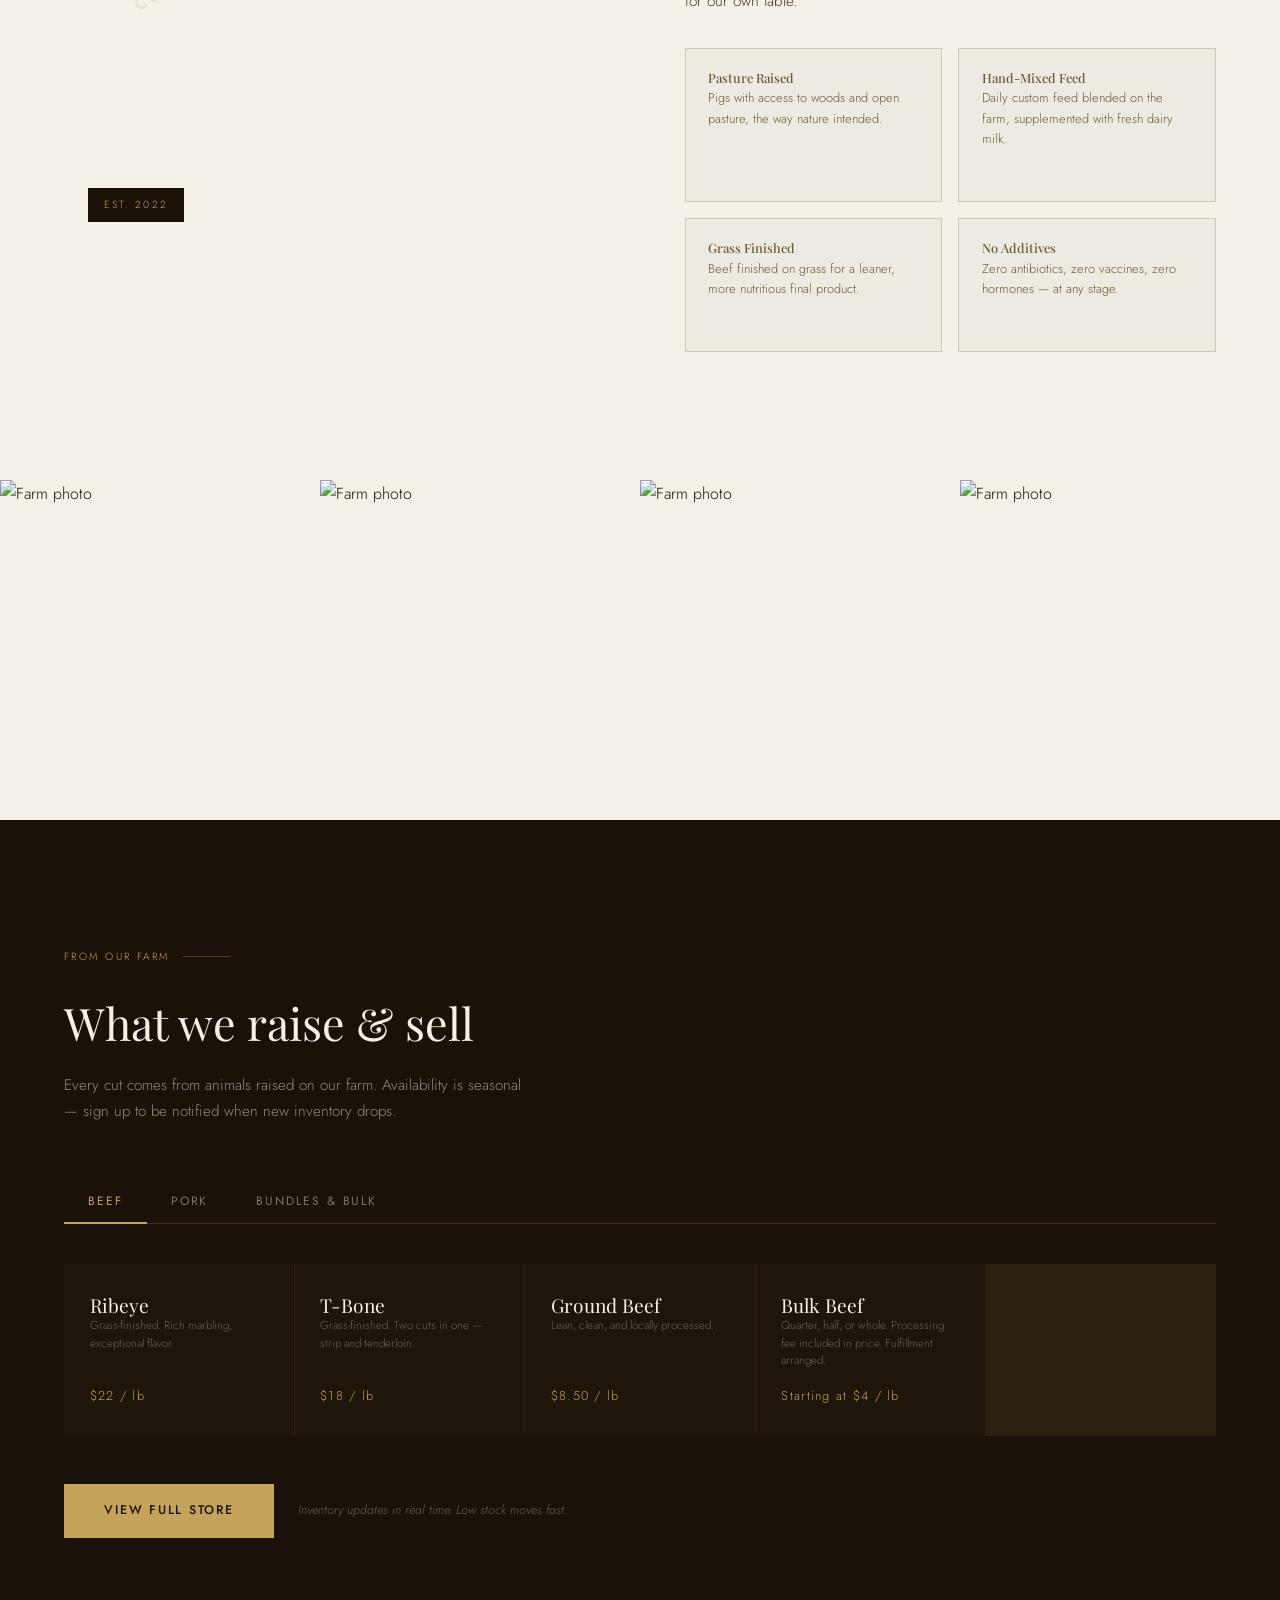
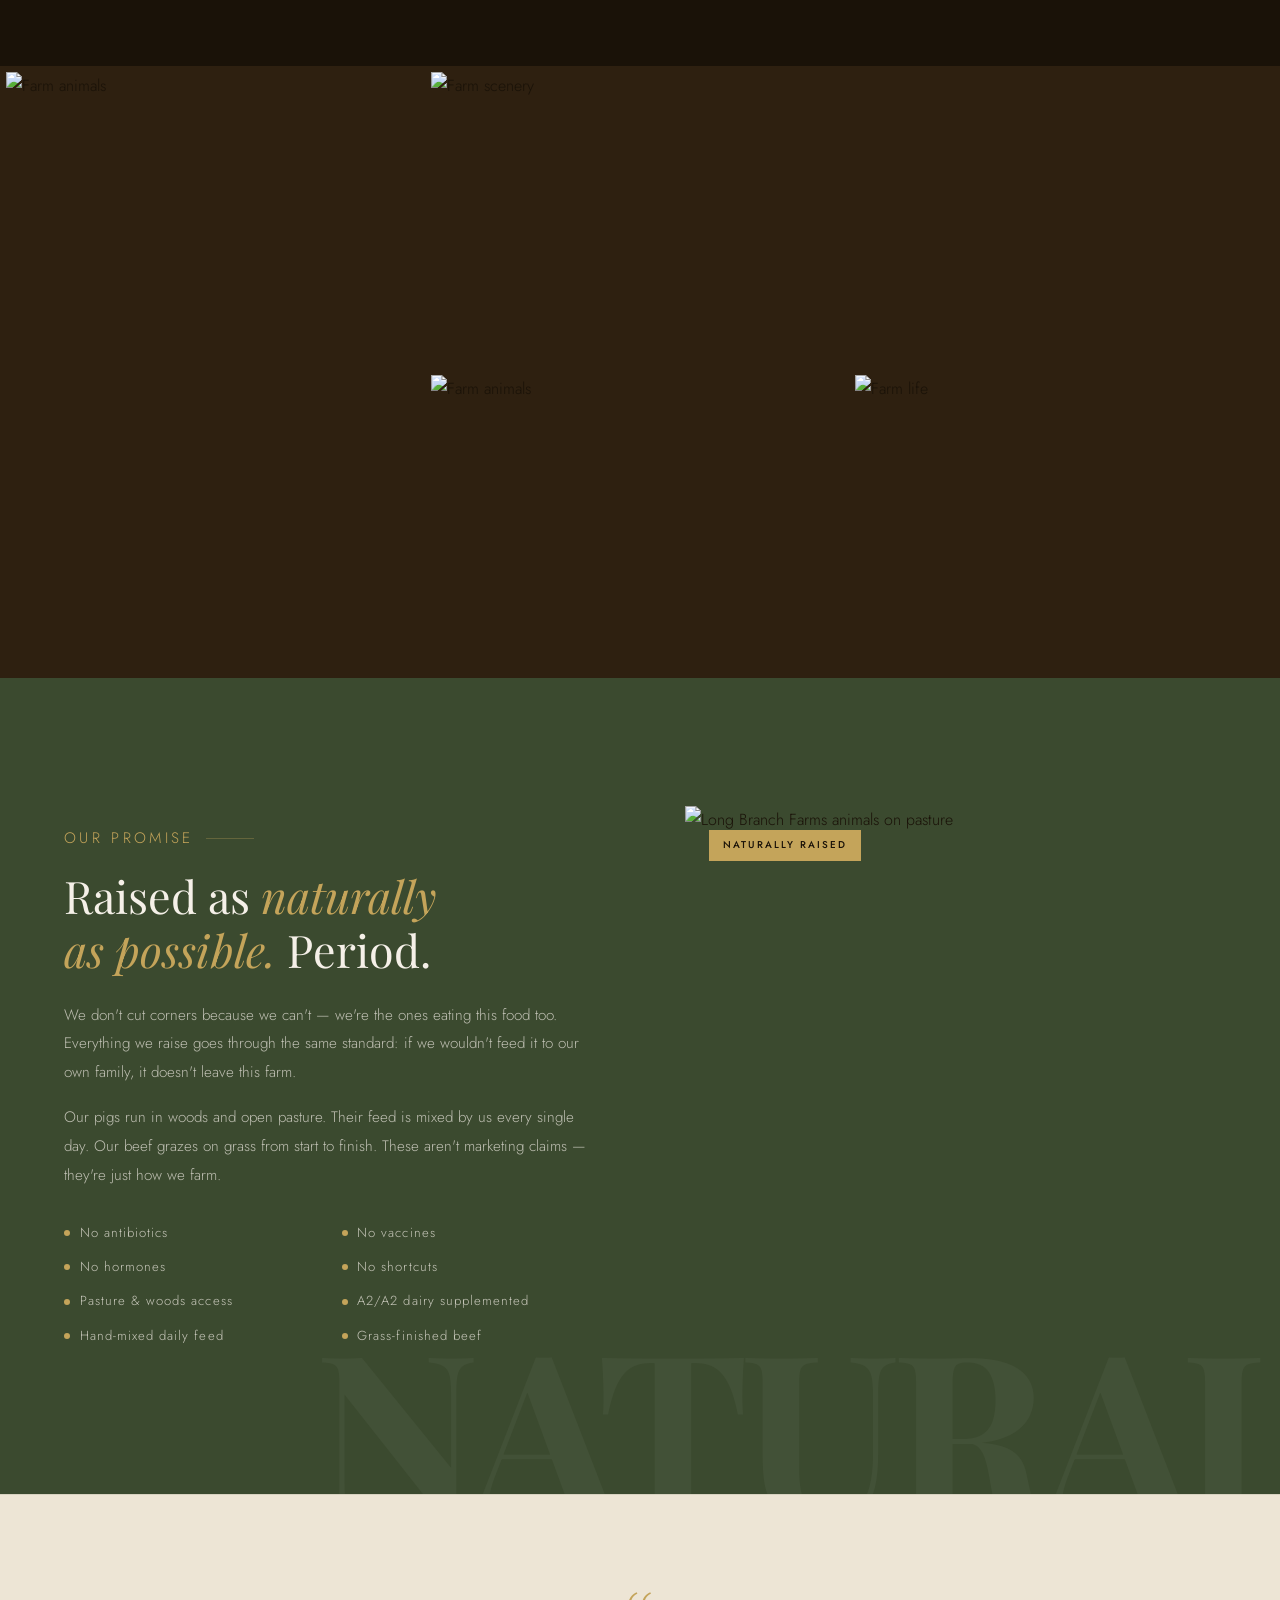
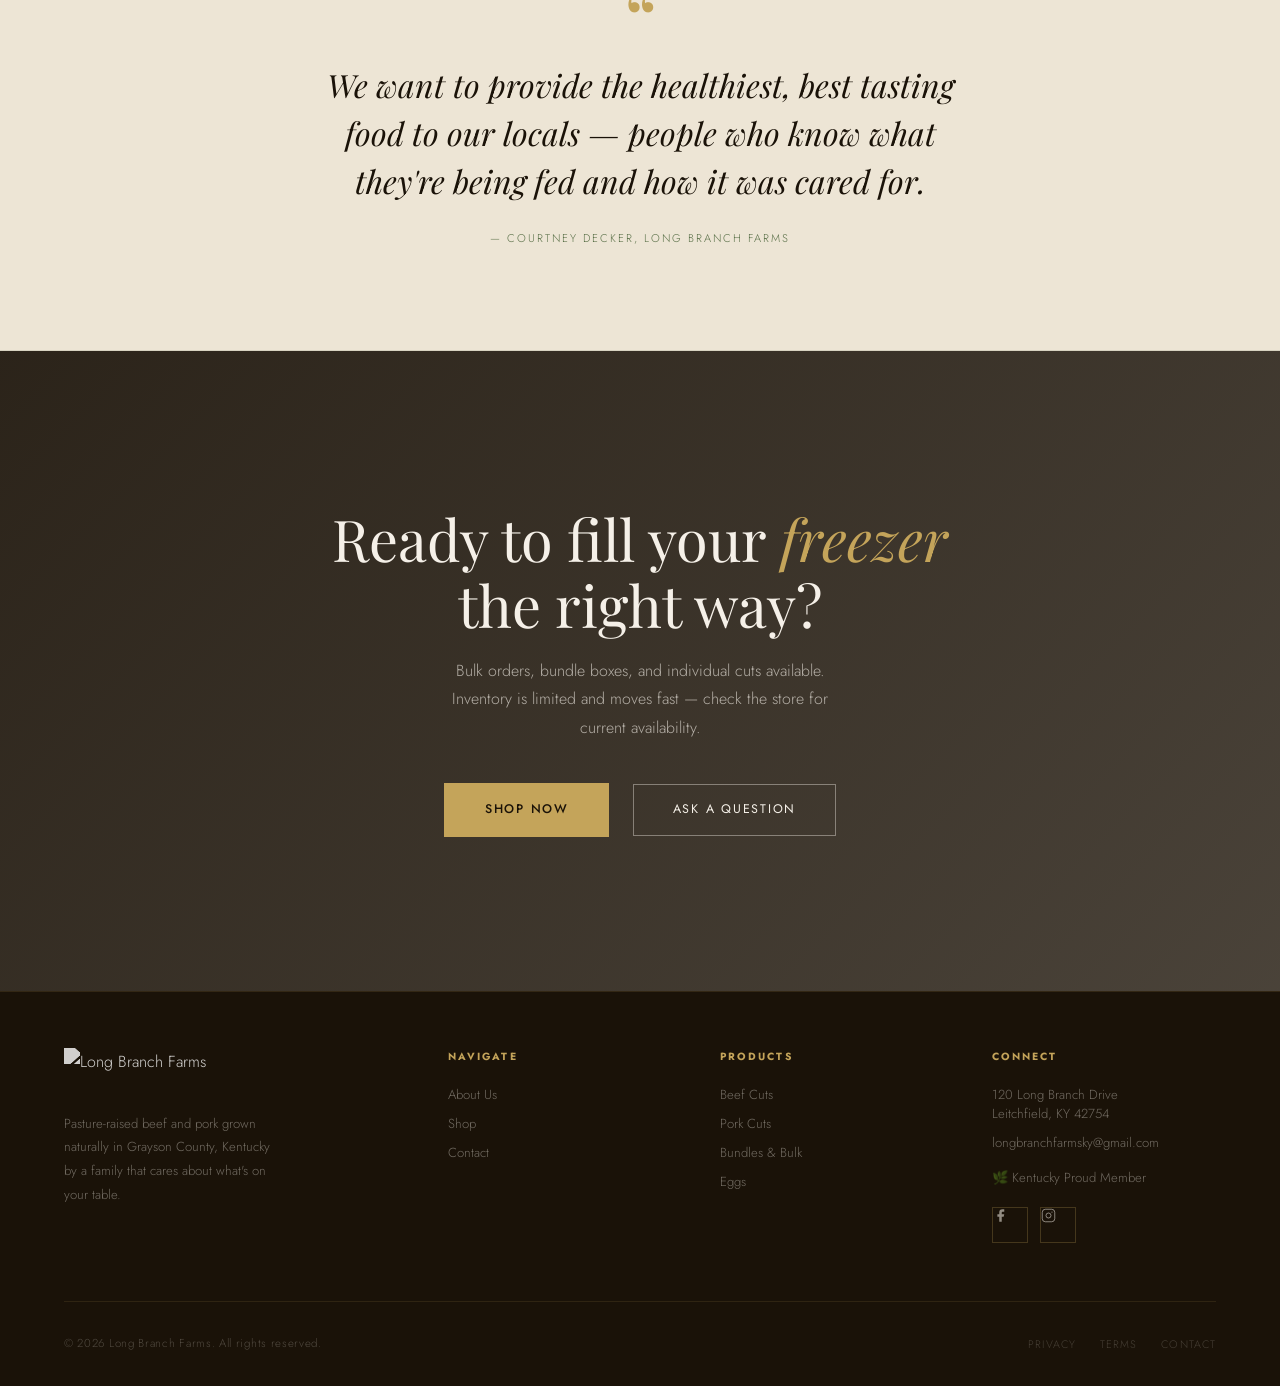
==== commit 43da9e82: "Update index.html" ====
--- a/index.html
+++ b/index.html
@@ -3,8 +3,8 @@
 <head>
   <meta charset="UTF-8" />
   <meta name="viewport" content="width=device-width, initial-scale=1.0" />
-  <meta name="description" content="Long Branch Farms — Pasture-raised beef and pork grown naturally in Western Central Kentucky. No antibiotics. No vaccines. Just real food from people who care." />
-  <title>Long Branch Farms | Western Central Kentucky</title>
+  <meta name="description" content="Long Branch Farms — Pasture-raised beef and pork grown naturally in Grayson County, Kentucky. No antibiotics. No vaccines. Just real food from people who care." />
+  <title>Long Branch Farms | Grayson County, KY</title>
 
   <link rel="preconnect" href="https://fonts.googleapis.com" />
   <link rel="preconnect" href="https://fonts.gstatic.com" crossorigin />
@@ -905,23 +905,23 @@
 <body>
 
   <!-- Watermark -->
-  <div class="watermark" aria-hidden="true"></div>
-  <div class="watermark-text" aria-hidden="true">
-    <span>Preview by Casey Keown</span><span>Preview by Casey Keown</span><span>Preview by Casey Keown</span>
-    <span>Preview by Casey Keown</span><span>Preview by Casey Keown</span><span>Preview by Casey Keown</span>
-    <span>Preview by Casey Keown</span><span>Preview by Casey Keown</span><span>Preview by Casey Keown</span>
-    <span>Preview by Casey Keown</span><span>Preview by Casey Keown</span><span>Preview by Casey Keown</span>
-    <span>Preview by Casey Keown</span><span>Preview by Casey Keown</span><span>Preview by Casey Keown</span>
-    <span>Preview by Casey Keown</span><span>Preview by Casey Keown</span><span>Preview by Casey Keown</span>
-  </div>
+<div class="watermark" aria-hidden="true"></div>
+<div class="watermark-text" aria-hidden="true">
+  <span>CASEY KEOWN</span><span>Custom Web Architecture</span><span>CASEY KEOWN</span>
+  <span>Custom Web Architecture</span><span>CASEY KEOWN</span><span>Custom Web Architecture</span>
+  <span>CASEY KEOWN</span><span>Custom Web Architecture</span><span>CASEY KEOWN</span>
+  <span>Custom Web Architecture</span><span>Custom Web Architecture</span><span>Custom Web Architecture</span>
+  <span>Custom Web Architecture</span><span>Custom Web Architecture</span><span>Custom Web Architecture</span>
+  <span>Custom Web Architecture</span><span>Custom Web Architecture</span><span>Custom Web Architecture</span>
+</div>
 
   <!-- Header -->
   <header id="site-header">
     <a href="#hero" class="logo-wrap">
-      <img src="https://raw.githubusercontent.com/caseykeown/longbranch-farms/main/images/logo.png" alt="Long Branch Farms Logo" />
+      <img src="https://raw.githubusercontent.com/caseykeown/longbranch-farms/3c0c149bf25053ad623e8ba0eb1e99983370ce5a/images/LBF-logo-transparent.png" alt="Long Branch Farms Logo" />
       <span class="logo-name">
         Long Branch Farms
-        <small>Western Central Kentucky</small>
+        <small>Grayson County, KY</small>
       </span>
     </a>
     <nav>
@@ -937,9 +937,9 @@
     <div class="hero-bg" id="heroBg"></div>
     <div class="hero-overlay"></div>
     <div class="hero-content">
-      <p class="hero-eyebrow reveal">Western Central Kentucky · Est. 2022</p>
+      <p class="hero-eyebrow reveal">Kentucky Proud Since 2022</p>
       <h1 class="hero-headline reveal" style="transition-delay:.1s">
-        Real food.<br /><em>Real farmers.</em><br />Real difference.
+        Eat local.<br /><em>Trust your food.</em><br />Love the taste.
       </h1>
       <p class="hero-sub reveal" style="transition-delay:.2s">
         Pasture-raised beef and pork grown without antibiotics, vaccines, or shortcuts — by a family that feeds their animals the same care they put into every order.
@@ -968,12 +968,16 @@
       </span>
       <span class="badge-item">
         <svg viewBox="0 0 24 24"><path d="M17.657 16.657L13.414 20.9a1.998 1.998 0 01-2.827 0l-4.244-4.243a8 8 0 1111.314 0z" stroke-linecap="round" stroke-linejoin="round"/><path d="M15 11a3 3 0 11-6 0 3 3 0 016 0z" stroke-linecap="round" stroke-linejoin="round"/></svg>
-        Locally Grown in Kentucky
+        Grayson County, Kentucky
       </span>
       <span class="badge-item">
         <svg viewBox="0 0 24 24"><path d="M4.318 6.318a4.5 4.5 0 000 6.364L12 20.364l7.682-7.682a4.5 4.5 0 00-6.364-6.364L12 7.636l-1.318-1.318a4.5 4.5 0 00-6.364 0z" stroke-linecap="round" stroke-linejoin="round"/></svg>
         Raised with Love
       </span>
+      <a href="https://www.kyproud.com/members/long-branch-farms" target="_blank" rel="noopener" class="badge-item" style="text-decoration:none;color:rgba(196,164,90,0.75);">
+        <svg viewBox="0 0 24 24"><path d="M9 12l2 2 4-4M7.835 4.697a3.42 3.42 0 001.946-.806 3.42 3.42 0 014.438 0 3.42 3.42 0 001.946.806 3.42 3.42 0 013.138 3.138 3.42 3.42 0 00.806 1.946 3.42 3.42 0 010 4.438 3.42 3.42 0 00-.806 1.946 3.42 3.42 0 01-3.138 3.138 3.42 3.42 0 00-1.946.806 3.42 3.42 0 01-4.438 0 3.42 3.42 0 00-1.946-.806 3.42 3.42 0 01-3.138-3.138 3.42 3.42 0 00-.806-1.946 3.42 3.42 0 010-4.438 3.42 3.42 0 00.806-1.946 3.42 3.42 0 013.138-3.138z" stroke-linecap="round" stroke-linejoin="round"/></svg>
+        Kentucky Proud Member
+      </a>
     </div>
   </div>
 
@@ -1268,8 +1272,8 @@
     <div class="footer-inner">
       <div class="footer-top">
         <div class="footer-brand">
-          <img src="https://raw.githubusercontent.com/caseykeown/longbranch-farms/main/images/logo.png" alt="Long Branch Farms" />
-          <p>Pasture-raised beef and pork grown naturally in Western Central Kentucky by a family that cares about what's on your table.</p>
+          <img src="https://raw.githubusercontent.com/caseykeown/longbranch-farms/3c0c149bf25053ad623e8ba0eb1e99983370ce5a/images/LBF-logo-transparent.png" alt="Long Branch Farms" />
+          <p>Pasture-raised beef and pork grown naturally in Grayson County, Kentucky by a family that cares about what's on your table.</p>
         </div>
         <div class="footer-col">
           <h4>Navigate</h4>
@@ -1286,10 +1290,13 @@
         </div>
         <div class="footer-col">
           <h4>Connect</h4>
-          <p>Western Central Kentucky</p>
+          <p>120 Long Branch Drive<br />Leitchfield, KY 42754</p>
           <a href="mailto:longbranchfarmsky@gmail.com">longbranchfarmsky@gmail.com</a>
+          <a href="https://www.kyproud.com/members/long-branch-farms" target="_blank" rel="noopener" style="display:inline-flex;align-items:center;gap:0.4rem;margin-bottom:0.75rem;">
+            🌿 Kentucky Proud Member
+          </a>
           <div class="social-row">
-            <a href="https://www.facebook.com/share/17sXUGyFDr/?mibextid=wwXIfr" target="_blank" rel="noopener" class="social-link" aria-label="Facebook">
+            <a href="https://www.facebook.com/profile.php?id=61573708114780" target="_blank" rel="noopener" class="social-link" aria-label="Facebook">
               <svg viewBox="0 0 24 24" xmlns="http://www.w3.org/2000/svg"><path d="M18 2h-3a5 5 0 00-5 5v3H7v4h3v8h4v-8h3l1-4h-4V7a1 1 0 011-1h3z"/></svg>
             </a>
             <a href="#" class="social-link" aria-label="Instagram">
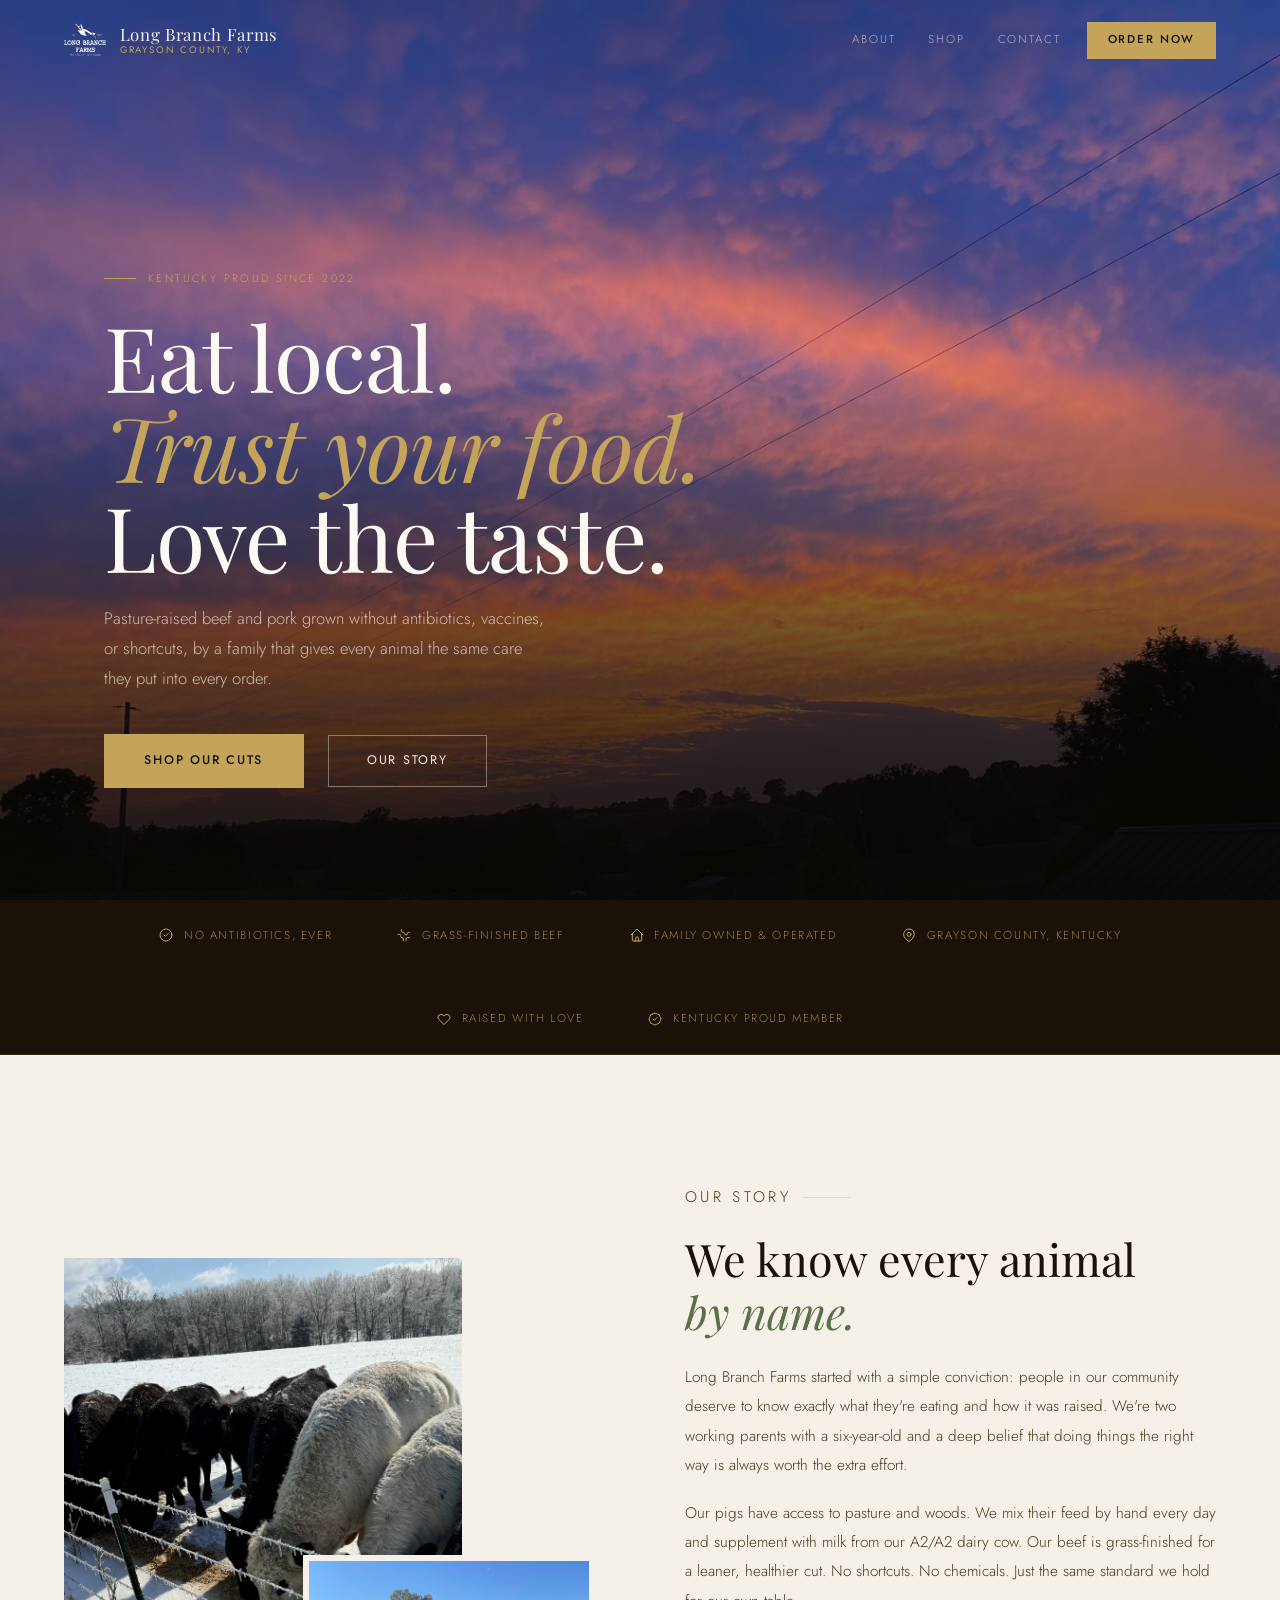
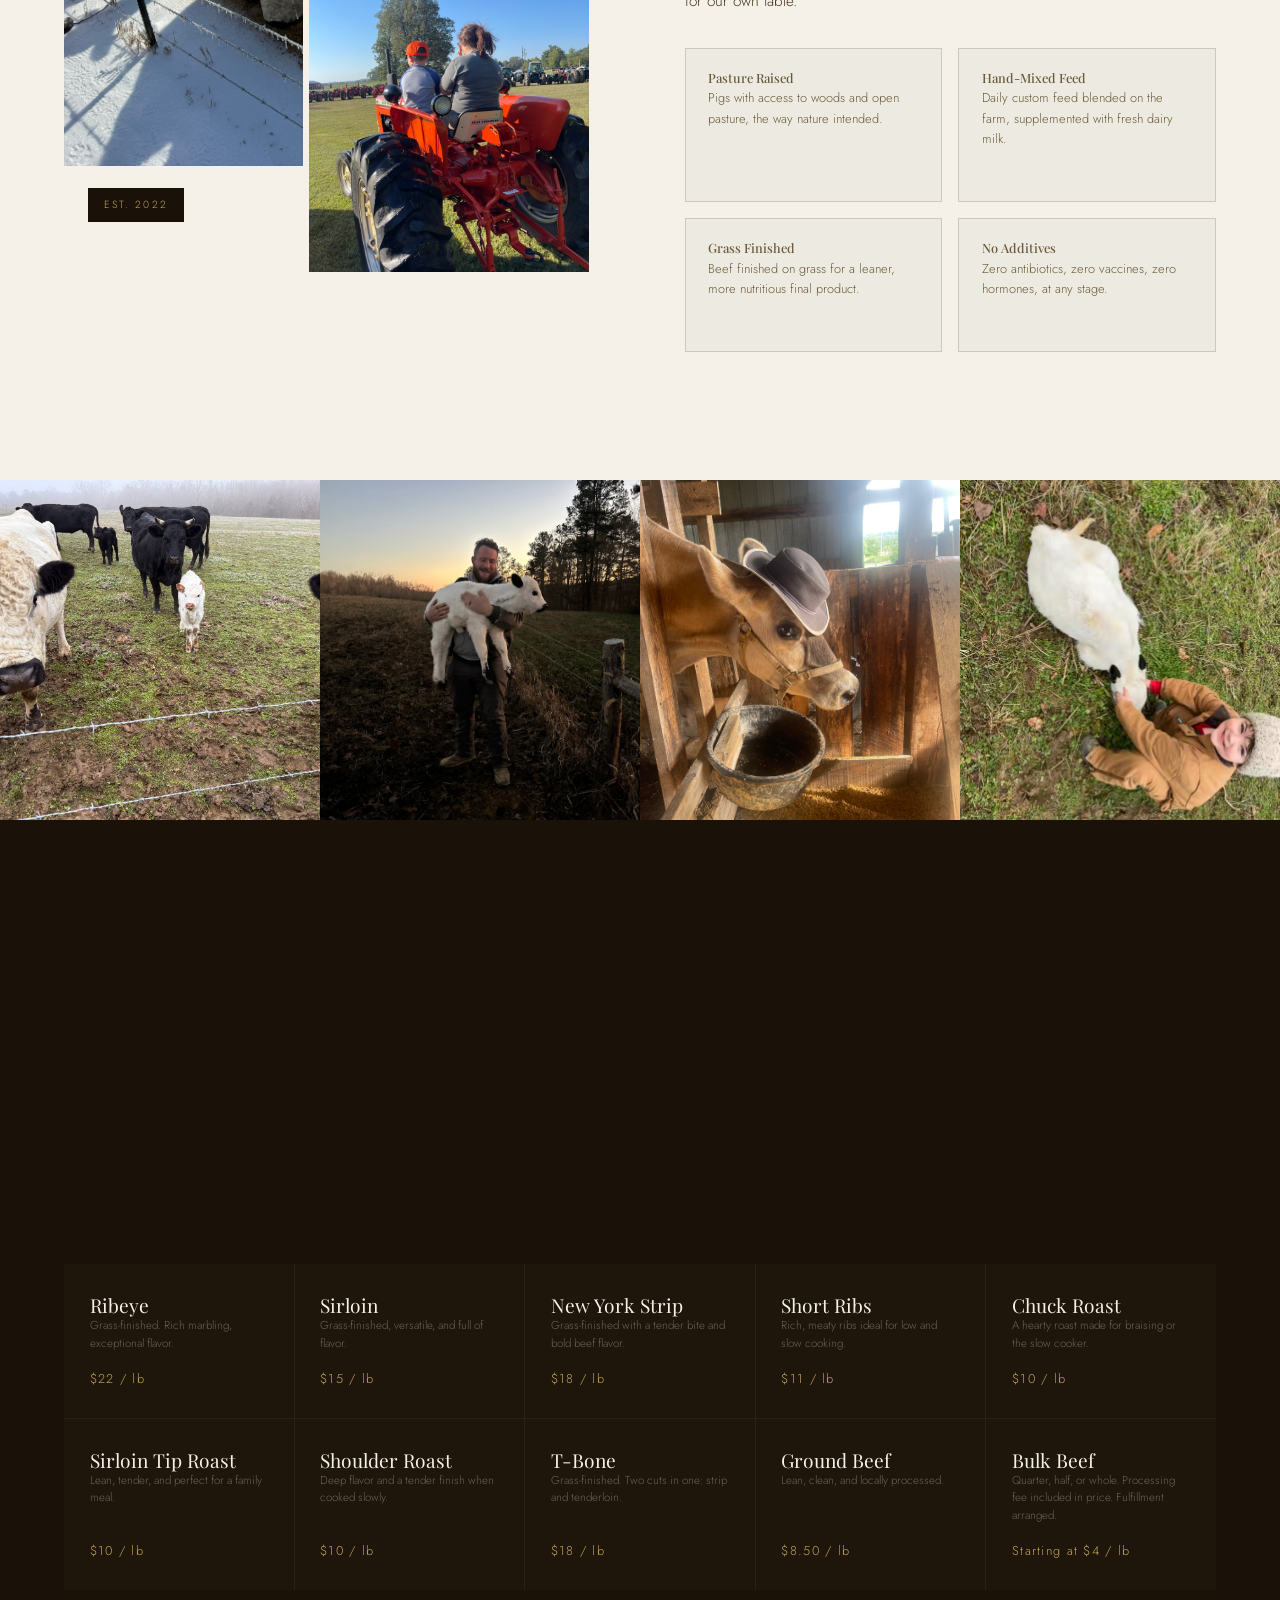
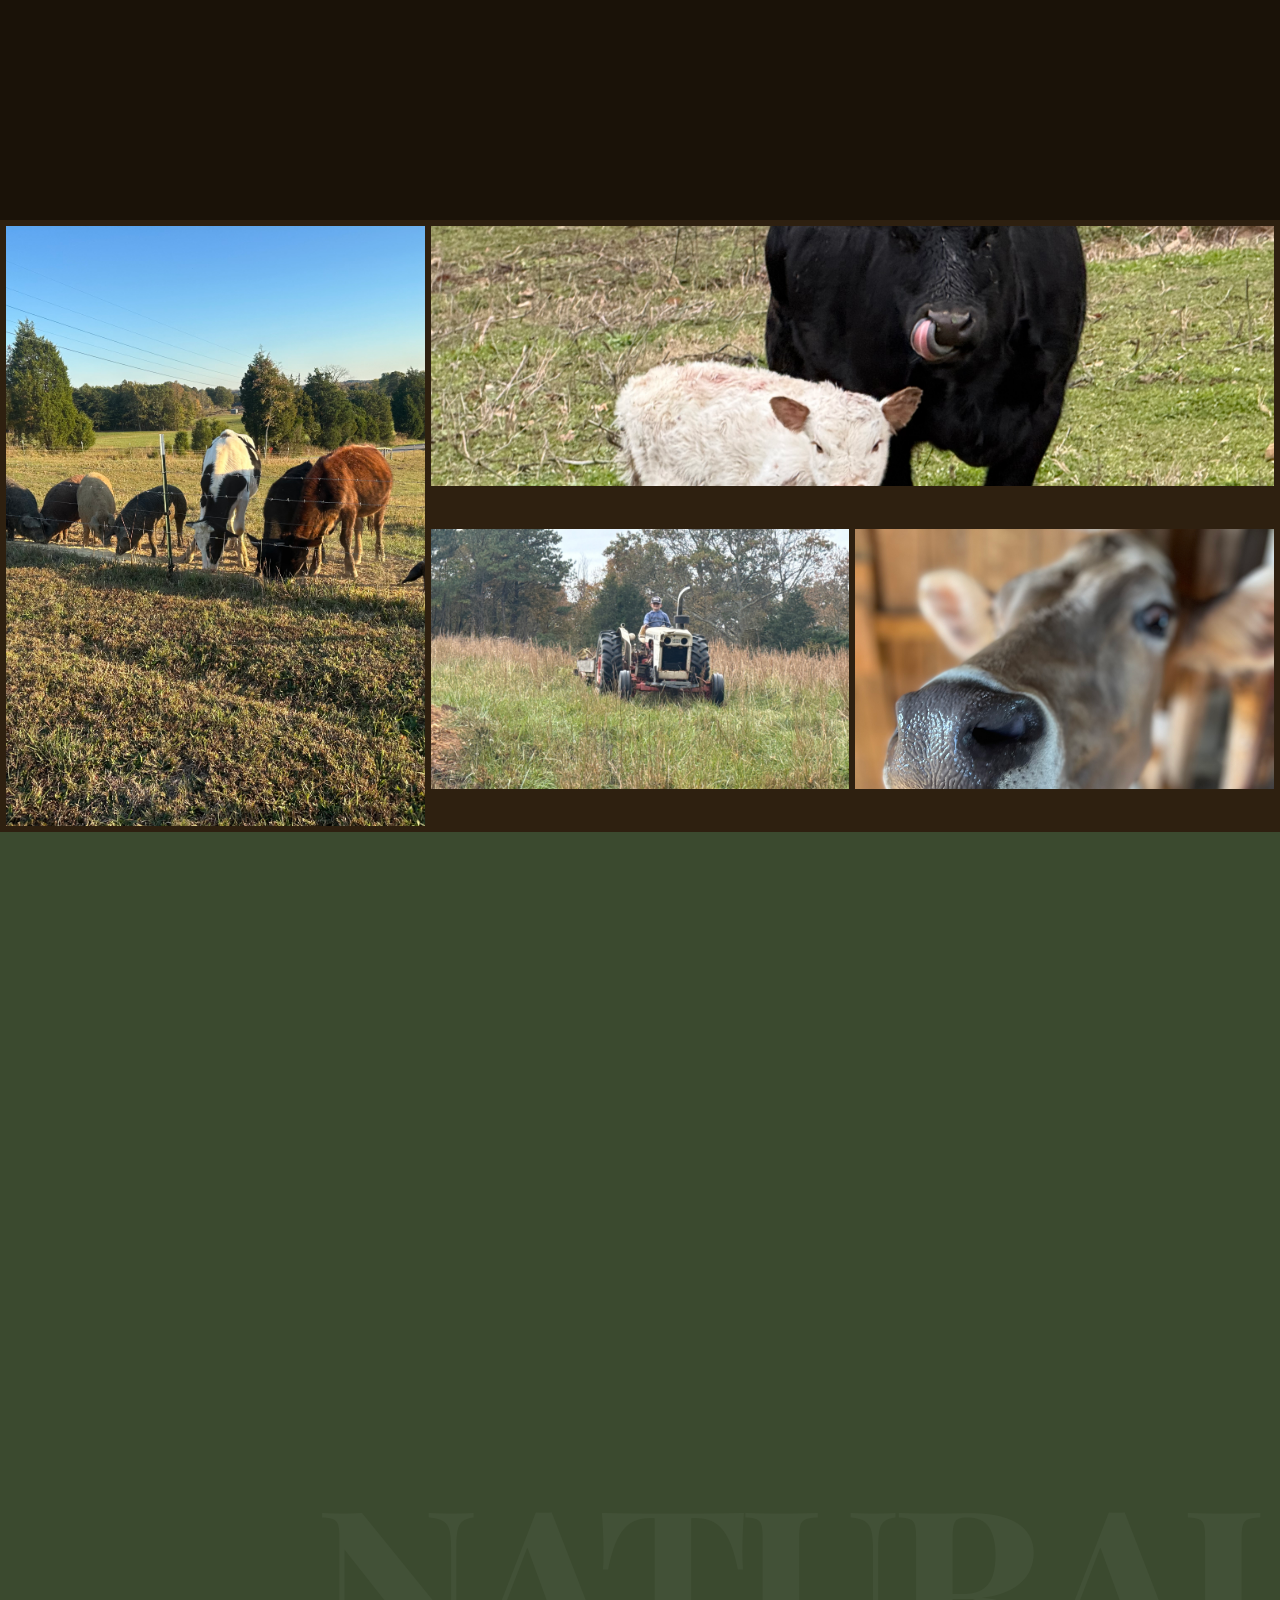
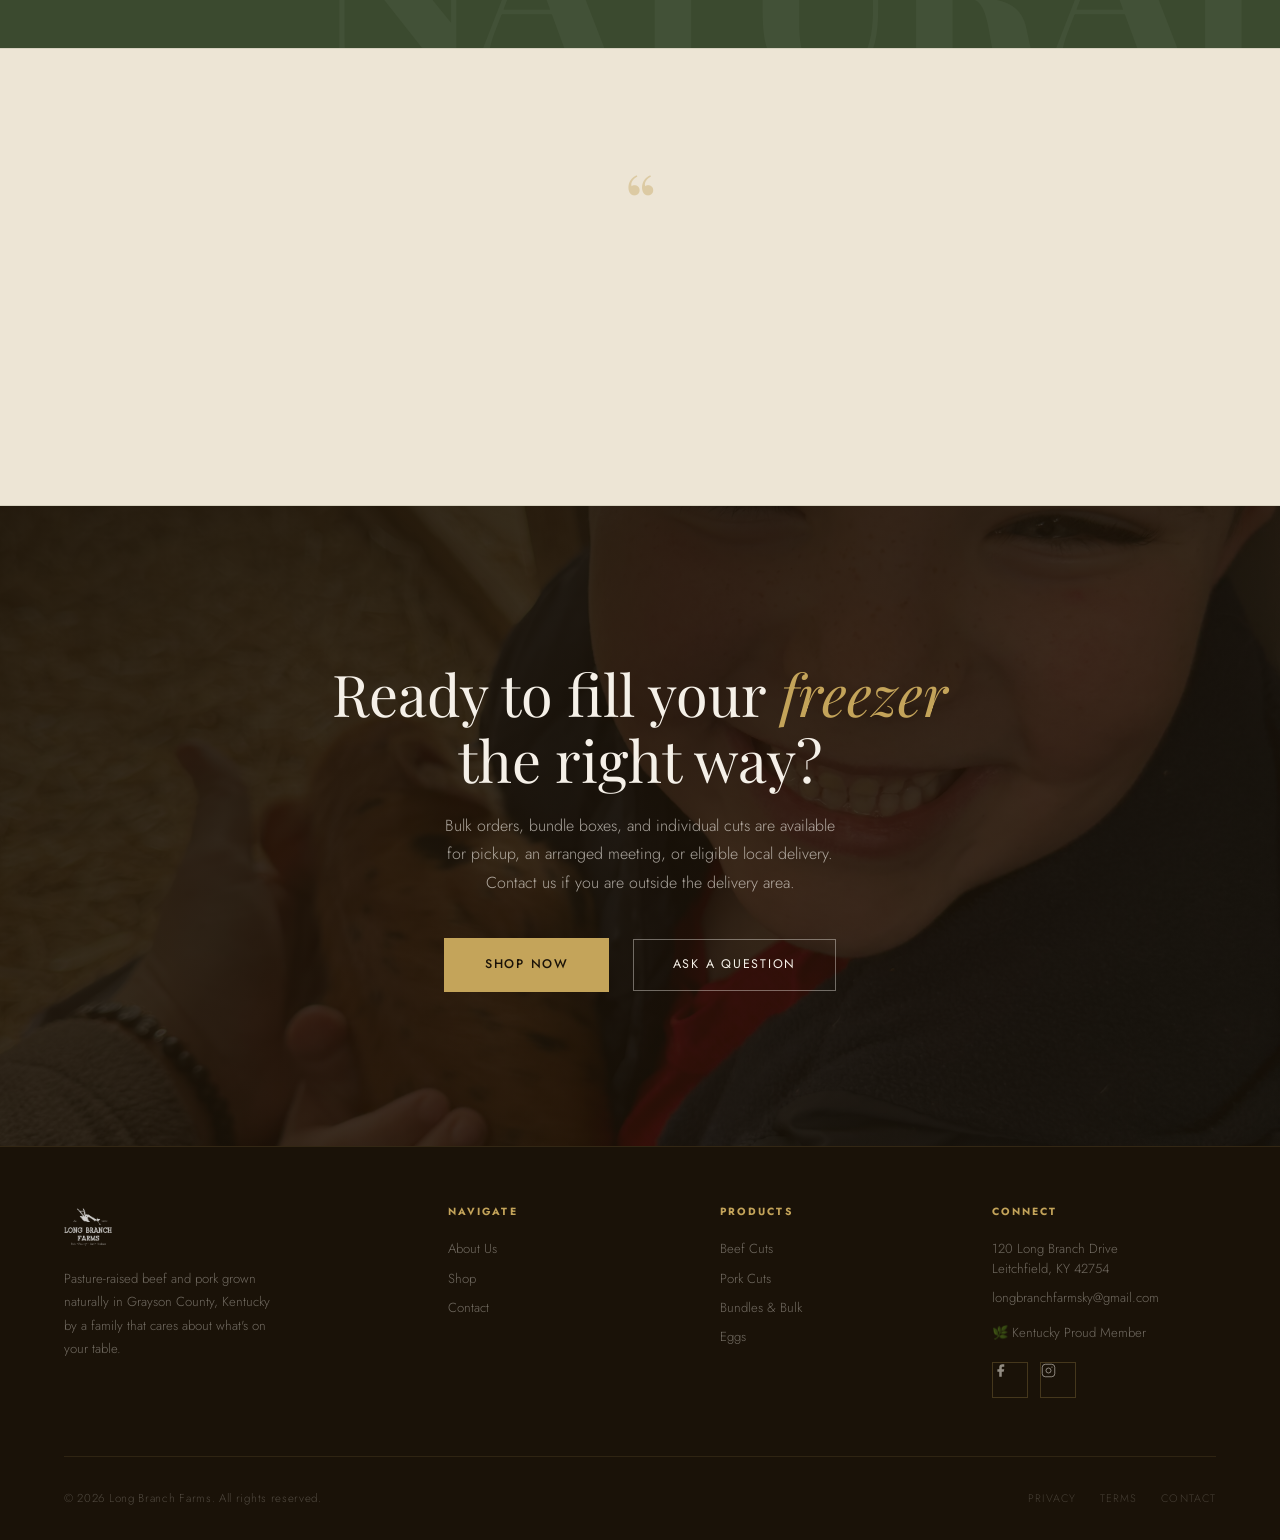
==== commit a09824d3: "Build Long Branch Farms website and add Shopify products" ====
--- a/index.html
+++ b/index.html
@@ -3,7 +3,7 @@
 <head>
   <meta charset="UTF-8" />
   <meta name="viewport" content="width=device-width, initial-scale=1.0" />
-  <meta name="description" content="Long Branch Farms — Pasture-raised beef and pork grown naturally in Grayson County, Kentucky. No antibiotics. No vaccines. Just real food from people who care." />
+  <meta name="description" content="Long Branch Farms, Pasture-raised beef and pork grown naturally in Grayson County, Kentucky. No antibiotics. No vaccines. Just real food from people who care." />
   <title>Long Branch Farms | Grayson County, KY</title>
 
   <link rel="preconnect" href="https://fonts.googleapis.com" />
@@ -48,73 +48,6 @@
 
     ::selection { background: var(--hay); color: var(--soil); }
 
-    /* ── WATERMARK ─────────────────────────────────────────────── */
-    .watermark {
-      position: fixed;
-      top: 0; left: 0; right: 0; bottom: 0;
-      z-index: 9999;
-      pointer-events: none;
-      user-select: none;
-      display: flex;
-      align-items: center;
-      justify-content: center;
-      overflow: hidden;
-    }
-    .watermark::before {
-      content: 'PREVIEW BY CASEY KEOWN';
-      font-family: var(--sans);
-      font-weight: 500;
-      font-size: clamp(1.4rem, 4vw, 2.8rem);
-      letter-spacing: 0.22em;
-      text-transform: uppercase;
-      color: rgba(196, 164, 90, 0.18);
-      white-space: nowrap;
-      transform: rotate(-30deg);
-      display: block;
-      width: 200%;
-      text-align: center;
-      text-shadow: 0 0 0 transparent;
-      /* repeat diagonally */
-      background: repeating-linear-gradient(
-        -30deg,
-        transparent 0px,
-        transparent 180px,
-        rgba(196,164,90,0.13) 180px,
-        rgba(196,164,90,0.13) 182px
-      );
-      padding: 6rem 0;
-      line-height: 8;
-    }
-    /* second pass for denser coverage */
-    .watermark-text {
-      position: fixed;
-      top: 0; left: -50%; right: 0; bottom: 0;
-      z-index: 9999;
-      pointer-events: none;
-      user-select: none;
-      display: grid;
-      grid-template-columns: repeat(3, 1fr);
-      grid-template-rows: repeat(6, 1fr);
-      gap: 0;
-      transform: rotate(-30deg);
-      transform-origin: center;
-      width: 200%;
-      height: 200%;
-      top: -50%;
-    }
-    .watermark-text span {
-      font-family: var(--sans);
-      font-weight: 500;
-      font-size: clamp(0.7rem, 1.6vw, 1.1rem);
-      letter-spacing: 0.2em;
-      text-transform: uppercase;
-      color: rgba(196, 164, 90, 0.22);
-      display: flex;
-      align-items: center;
-      justify-content: center;
-      white-space: nowrap;
-    }
-
     /* ── REVEAL ────────────────────────────────────────────────── */
     .reveal {
       opacity: 0;
@@ -203,7 +136,7 @@
     .hero-bg {
       position: absolute;
       inset: 0;
-      background-image: url('https://raw.githubusercontent.com/caseykeown/longbranch-farms/main/images/photo-24-background.jpeg');
+      background-image: url('/assets/photo-24-background.jpeg');
       background-size: cover;
       background-position: center 30%;
       transform: scale(1.04);
@@ -743,7 +676,7 @@
     .cta-bg {
       position: absolute;
       inset: 0;
-      background-image: url('https://raw.githubusercontent.com/caseykeown/longbranch-farms/main/images/photo-6.jpeg');
+      background-image: url('/assets/photo-6.jpeg');
       background-size: cover;
       background-position: center;
     }
@@ -904,21 +837,10 @@
 
 <body>
 
-  <!-- Watermark -->
-<div class="watermark" aria-hidden="true"></div>
-<div class="watermark-text" aria-hidden="true">
-  <span>CASEY KEOWN</span><span>Custom Web Architecture</span><span>CASEY KEOWN</span>
-  <span>Custom Web Architecture</span><span>CASEY KEOWN</span><span>Custom Web Architecture</span>
-  <span>CASEY KEOWN</span><span>Custom Web Architecture</span><span>CASEY KEOWN</span>
-  <span>Custom Web Architecture</span><span>Custom Web Architecture</span><span>Custom Web Architecture</span>
-  <span>Custom Web Architecture</span><span>Custom Web Architecture</span><span>Custom Web Architecture</span>
-  <span>Custom Web Architecture</span><span>Custom Web Architecture</span><span>Custom Web Architecture</span>
-</div>
-
   <!-- Header -->
   <header id="site-header">
     <a href="#hero" class="logo-wrap">
-      <img src="https://raw.githubusercontent.com/caseykeown/longbranch-farms/3c0c149bf25053ad623e8ba0eb1e99983370ce5a/images/LBF-logo-transparent.png" alt="Long Branch Farms Logo" />
+      <img src="/assets/LBF-logo-transparent.png" alt="Long Branch Farms Logo" />
       <span class="logo-name">
         Long Branch Farms
         <small>Grayson County, KY</small>
@@ -942,7 +864,7 @@
         Eat local.<br /><em>Trust your food.</em><br />Love the taste.
       </h1>
       <p class="hero-sub reveal" style="transition-delay:.2s">
-        Pasture-raised beef and pork grown without antibiotics, vaccines, or shortcuts — by a family that feeds their animals the same care they put into every order.
+        Pasture-raised beef and pork grown without antibiotics, vaccines, or shortcuts, by a family that gives every animal the same care they put into every order.
       </p>
       <div class="hero-ctas reveal" style="transition-delay:.3s">
         <a href="store.html" class="btn-primary">Shop Our Cuts</a>
@@ -956,7 +878,7 @@
     <div class="badges-inner">
       <span class="badge-item">
         <svg viewBox="0 0 24 24"><path d="M9 12l2 2 4-4m6 2a9 9 0 11-18 0 9 9 0 0118 0z" stroke-linecap="round" stroke-linejoin="round"/></svg>
-        No Antibiotics — Ever
+        No Antibiotics, Ever
       </span>
       <span class="badge-item">
         <svg viewBox="0 0 24 24"><path d="M3.055 11H5a2 2 0 012 2v1a2 2 0 002 2 2 2 0 012 2v2.945M8 3.935V5.5A2.5 2.5 0 0010.5 8h.5a2 2 0 012 2 2 2 0 104 0 2 2 0 012-2h1.064M15 20.488V18a2 2 0 012-2h3.064" stroke-linecap="round" stroke-linejoin="round"/></svg>
@@ -986,10 +908,10 @@
     <div class="story-inner">
       <div class="story-images reveal">
         <img class="story-img-main"
-          src="https://raw.githubusercontent.com/caseykeown/longbranch-farms/main/images/photo-3.jpeg"
+          src="/assets/photo-3.jpeg"
           alt="Long Branch Farms animals on pasture" />
         <img class="story-img-accent"
-          src="https://raw.githubusercontent.com/caseykeown/longbranch-farms/main/images/photo-7.jpeg"
+          src="/assets/photo-7.jpeg"
           alt="Farm life at Long Branch Farms" />
         <span class="story-img-tag">Est. 2022</span>
       </div>
@@ -1019,7 +941,7 @@
           </div>
           <div class="pillar">
             <p class="pillar-title">No Additives</p>
-            <p>Zero antibiotics, zero vaccines, zero hormones — at any stage.</p>
+            <p>Zero antibiotics, zero vaccines, zero hormones, at any stage.</p>
           </div>
         </div>
       </div>
@@ -1029,16 +951,16 @@
   <!-- Photo Strip -->
   <div class="photo-strip">
     <div class="photo-strip-item">
-      <img src="https://raw.githubusercontent.com/caseykeown/longbranch-farms/main/images/photo-1.jpeg" alt="Farm photo" loading="lazy" />
+      <img src="/assets/photo-1.jpeg" alt="Farm photo" loading="lazy" />
     </div>
     <div class="photo-strip-item">
-      <img src="https://raw.githubusercontent.com/caseykeown/longbranch-farms/main/images/photo-8.jpeg" alt="Farm photo" loading="lazy" />
+      <img src="/assets/photo-8.jpeg" alt="Farm photo" loading="lazy" />
     </div>
     <div class="photo-strip-item">
-      <img src="https://raw.githubusercontent.com/caseykeown/longbranch-farms/main/images/photo-12.jpeg" alt="Farm photo" loading="lazy" />
+      <img src="/assets/photo-12.jpeg" alt="Farm photo" loading="lazy" />
     </div>
     <div class="photo-strip-item">
-      <img src="https://raw.githubusercontent.com/caseykeown/longbranch-farms/main/images/photo-15.jpeg" alt="Farm photo" loading="lazy" />
+      <img src="/assets/photo-15.jpeg" alt="Farm photo" loading="lazy" />
     </div>
   </div>
 
@@ -1048,7 +970,7 @@
       <p class="section-label reveal" style="color:var(--hay)">From Our Farm</p>
       <h2 class="products-heading reveal" style="transition-delay:.08s">What we raise &amp; sell</h2>
       <p class="products-sub reveal" style="transition-delay:.12s">
-        Every cut comes from animals raised on our farm. Availability is seasonal — sign up to be notified when new inventory drops.
+        Every cut comes from animals raised on our farm. Availability is seasonal, so check the store for current inventory.
       </p>
 
       <div class="product-tabs reveal" style="transition-delay:.16s">
@@ -1067,8 +989,50 @@
         </div>
         <div class="product-card">
           <div>
+            <p class="product-name">Sirloin</p>
+            <p class="product-note">Grass-finished, versatile, and full of flavor.</p>
+          </div>
+          <p class="product-price">$15 / lb</p>
+        </div>
+        <div class="product-card">
+          <div>
+            <p class="product-name">New York Strip</p>
+            <p class="product-note">Grass-finished with a tender bite and bold beef flavor.</p>
+          </div>
+          <p class="product-price">$18 / lb</p>
+        </div>
+        <div class="product-card">
+          <div>
+            <p class="product-name">Short Ribs</p>
+            <p class="product-note">Rich, meaty ribs ideal for low and slow cooking.</p>
+          </div>
+          <p class="product-price">$11 / lb</p>
+        </div>
+        <div class="product-card">
+          <div>
+            <p class="product-name">Chuck Roast</p>
+            <p class="product-note">A hearty roast made for braising or the slow cooker.</p>
+          </div>
+          <p class="product-price">$10 / lb</p>
+        </div>
+        <div class="product-card">
+          <div>
+            <p class="product-name">Sirloin Tip Roast</p>
+            <p class="product-note">Lean, tender, and perfect for a family meal.</p>
+          </div>
+          <p class="product-price">$10 / lb</p>
+        </div>
+        <div class="product-card">
+          <div>
+            <p class="product-name">Shoulder Roast</p>
+            <p class="product-note">Deep flavor and a tender finish when cooked slowly.</p>
+          </div>
+          <p class="product-price">$10 / lb</p>
+        </div>
+        <div class="product-card">
+          <div>
             <p class="product-name">T-Bone</p>
-            <p class="product-note">Grass-finished. Two cuts in one — strip and tenderloin.</p>
+            <p class="product-note">Grass-finished. Two cuts in one: strip and tenderloin.</p>
           </div>
           <p class="product-price">$18 / lb</p>
         </div>
@@ -1092,7 +1056,7 @@
         <div class="product-card">
           <div>
             <p class="product-name">Bacon</p>
-            <p class="product-note">Pasture-raised, no nitrates or additives.</p>
+            <p class="product-note">Pasture-raised with no nitrates or additives. Currently sold out.</p>
           </div>
           <p class="product-price">$8 / lb</p>
         </div>
@@ -1165,14 +1129,21 @@
         <div class="product-card">
           <div>
             <p class="product-name">Pork Bundle Box</p>
-            <p class="product-note">10 lbs of our best cuts. Delivery included.</p>
-          </div>
-          <p class="product-price">$80</p>
+            <p class="product-note">10 lbs of our best pork cuts. Choose pickup or local delivery.</p>
+          </div>
+          <p class="product-price">$70 pickup / $80 delivery</p>
+        </div>
+        <div class="product-card">
+          <div>
+            <p class="product-name">Ground Beef Bundle</p>
+            <p class="product-note">5 lbs of ground beef. Choose pickup or local delivery.</p>
+          </div>
+          <p class="product-price">$40 pickup / $50 delivery</p>
         </div>
         <div class="product-card">
           <div>
             <p class="product-name">Breakfast Bundle Box</p>
-            <p class="product-note">Bacon, sausage, ham steak — everything for the best morning.</p>
+            <p class="product-note">Bacon, sausage, and ham steak, everything for the best morning.</p>
           </div>
           <p class="product-price">$35</p>
         </div>
@@ -1187,7 +1158,7 @@
 
       <div class="products-cta-row reveal">
         <a href="store.html" class="btn-primary">View Full Store</a>
-        <p class="products-note">Inventory updates in real time. Low stock moves fast.</p>
+        <p class="products-note">Local delivery is available within about 45 miles. Contact us for requests outside the area.</p>
       </div>
     </div>
   </section>
@@ -1195,19 +1166,19 @@
   <!-- Feature Photo Grid -->
   <div class="feature-grid">
     <div class="fg-item fg-item-tall">
-      <img src="https://raw.githubusercontent.com/caseykeown/longbranch-farms/main/images/photo-2.jpeg" alt="Farm animals" loading="lazy" />
+      <img src="/assets/photo-2.jpeg" alt="Farm animals" loading="lazy" />
       <span class="fg-caption">Pasture Life</span>
     </div>
     <div class="fg-item fg-item-wide fg-item-sm">
-      <img src="https://raw.githubusercontent.com/caseykeown/longbranch-farms/main/images/photo-9.jpeg" alt="Farm scenery" loading="lazy" />
+      <img src="/assets/photo-9.jpeg" alt="Farm scenery" loading="lazy" />
       <span class="fg-caption">Long Branch Land</span>
     </div>
     <div class="fg-item fg-item-sm">
-      <img src="https://raw.githubusercontent.com/caseykeown/longbranch-farms/main/images/photo-11.jpeg" alt="Farm animals" loading="lazy" />
+      <img src="/assets/photo-11.jpeg" alt="Farm animals" loading="lazy" />
       <span class="fg-caption">Raised Naturally</span>
     </div>
     <div class="fg-item fg-item-sm">
-      <img src="https://raw.githubusercontent.com/caseykeown/longbranch-farms/main/images/photo-13.jpeg" alt="Farm life" loading="lazy" />
+      <img src="/assets/photo-13.jpeg" alt="Farm life" loading="lazy" />
       <span class="fg-caption">Every Day</span>
     </div>
   </div>
@@ -1221,10 +1192,10 @@
           Raised as <em>naturally<br />as possible.</em> Period.
         </h2>
         <p class="reveal" style="transition-delay:.12s">
-          We don't cut corners because we can't — we're the ones eating this food too. Everything we raise goes through the same standard: if we wouldn't feed it to our own family, it doesn't leave this farm.
+          We don't cut corners because we can't, we're the ones eating this food too. Everything we raise goes through the same standard: if we wouldn't feed it to our own family, it doesn't leave this farm.
         </p>
         <p class="reveal" style="transition-delay:.16s">
-          Our pigs run in woods and open pasture. Their feed is mixed by us every single day. Our beef grazes on grass from start to finish. These aren't marketing claims — they're just how we farm.
+          Our pigs run in woods and open pasture. Their feed is mixed by us every single day. Our beef grazes on grass from start to finish. These aren't marketing claims, they're just how we farm.
         </p>
         <ul class="promise-list reveal" style="transition-delay:.2s">
           <li>No antibiotics</li>
@@ -1238,7 +1209,7 @@
         </ul>
       </div>
       <div class="promise-image reveal" style="transition-delay:.1s">
-        <img src="https://raw.githubusercontent.com/caseykeown/longbranch-farms/main/images/photo-5.jpeg" alt="Long Branch Farms animals on pasture" loading="lazy" />
+        <img src="/assets/photo-5.jpeg" alt="Long Branch Farms animals on pasture" loading="lazy" />
         <span class="promise-image-tag">Naturally Raised</span>
       </div>
     </div>
@@ -1248,9 +1219,9 @@
   <div class="quote-band">
     <span class="quote-mark reveal">&ldquo;</span>
     <p class="quote-text reveal" style="transition-delay:.08s">
-      We want to provide the healthiest, best tasting food to our locals — people who know what they're being fed and how it was cared for.
+      We want to provide the healthiest, best tasting food to our locals, people who know what they're being fed and how it was cared for.
     </p>
-    <p class="quote-attr reveal" style="transition-delay:.14s">— Courtney Decker, Long Branch Farms</p>
+    <p class="quote-attr reveal" style="transition-delay:.14s">Courtney Decker, Long Branch Farms</p>
   </div>
 
   <!-- CTA -->
@@ -1259,7 +1230,7 @@
     <div class="cta-overlay"></div>
     <div class="cta-content">
       <h2 class="reveal">Ready to fill your <em>freezer</em><br />the right way?</h2>
-      <p class="reveal" style="transition-delay:.1s">Bulk orders, bundle boxes, and individual cuts available. Inventory is limited and moves fast — check the store for current availability.</p>
+      <p class="reveal" style="transition-delay:.1s">Bulk orders, bundle boxes, and individual cuts are available for pickup, an arranged meeting, or eligible local delivery. Contact us if you are outside the delivery area.</p>
       <div class="cta-btns reveal" style="transition-delay:.18s">
         <a href="store.html" class="btn-primary">Shop Now</a>
         <a href="contact.html" class="btn-ghost">Ask a Question</a>
@@ -1272,7 +1243,7 @@
     <div class="footer-inner">
       <div class="footer-top">
         <div class="footer-brand">
-          <img src="https://raw.githubusercontent.com/caseykeown/longbranch-farms/3c0c149bf25053ad623e8ba0eb1e99983370ce5a/images/LBF-logo-transparent.png" alt="Long Branch Farms" />
+          <img src="/assets/LBF-logo-transparent.png" alt="Long Branch Farms" />
           <p>Pasture-raised beef and pork grown naturally in Grayson County, Kentucky by a family that cares about what's on your table.</p>
         </div>
         <div class="footer-col">
